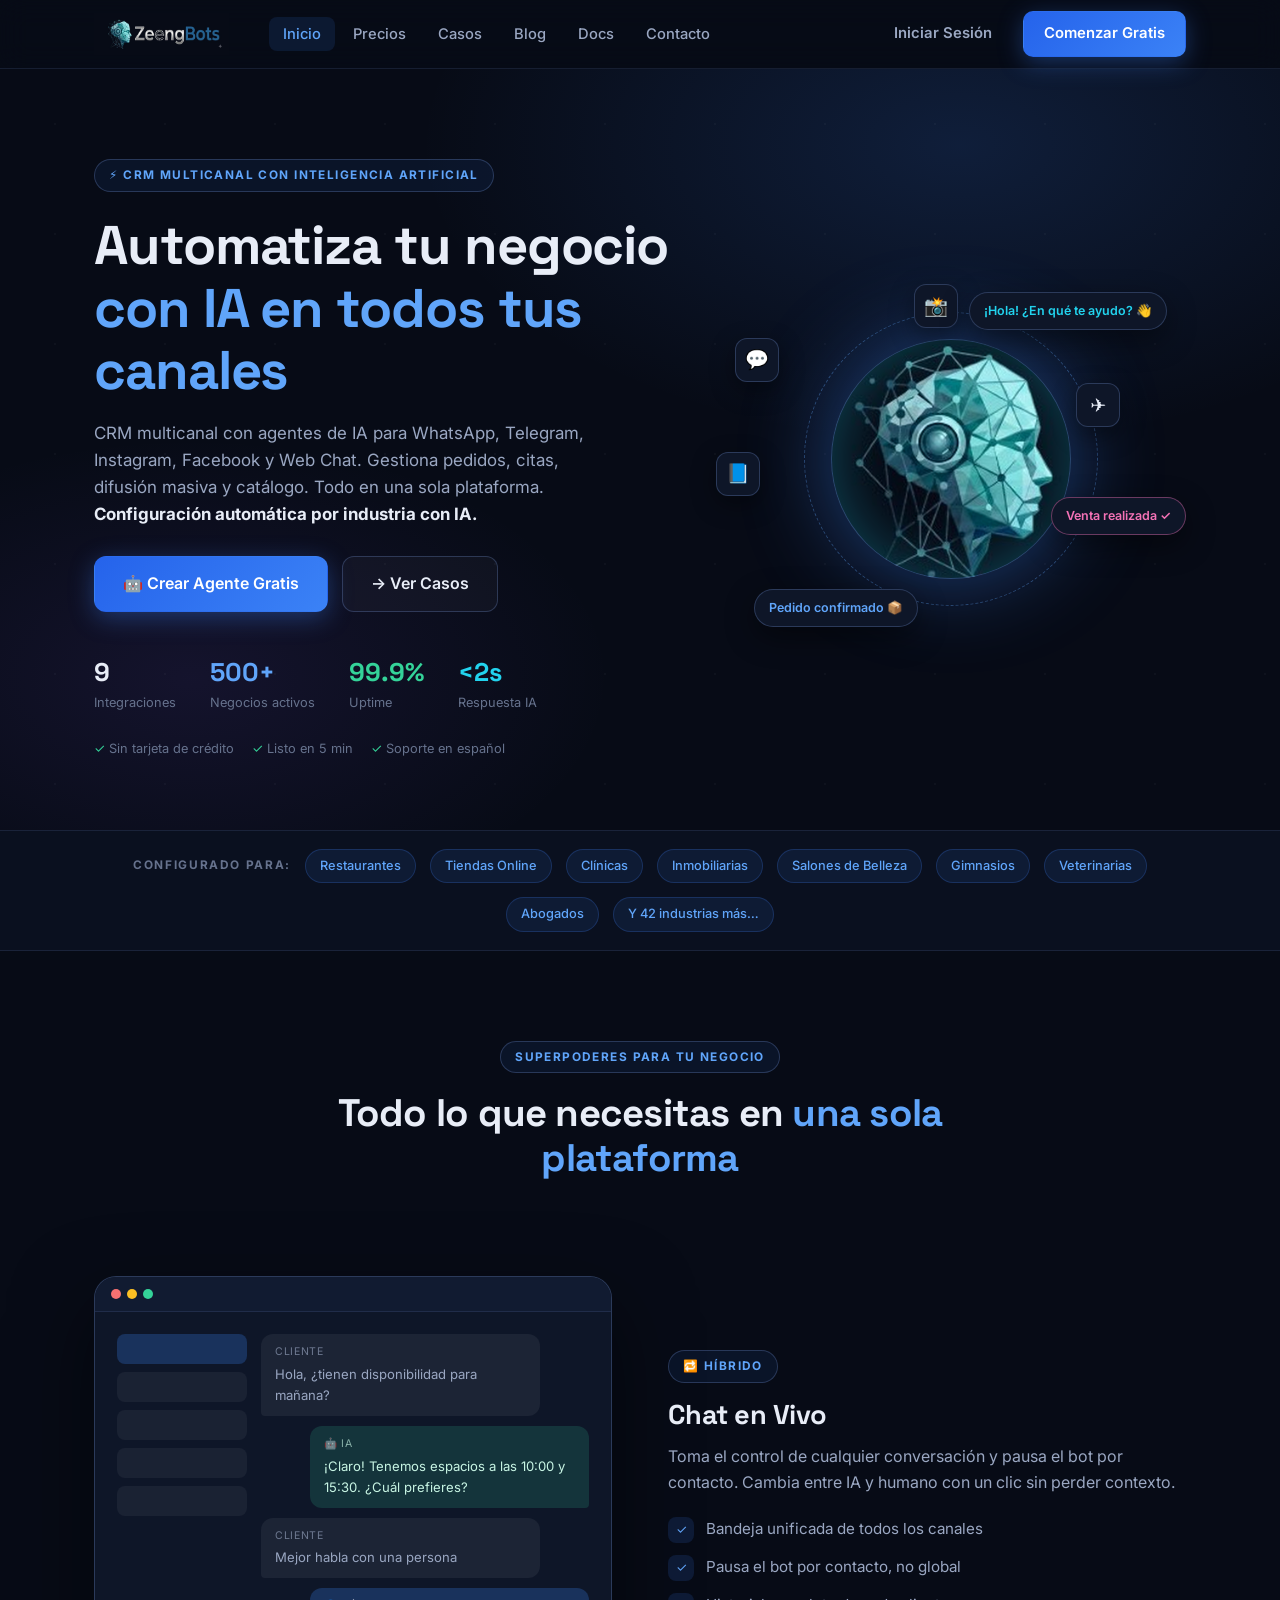
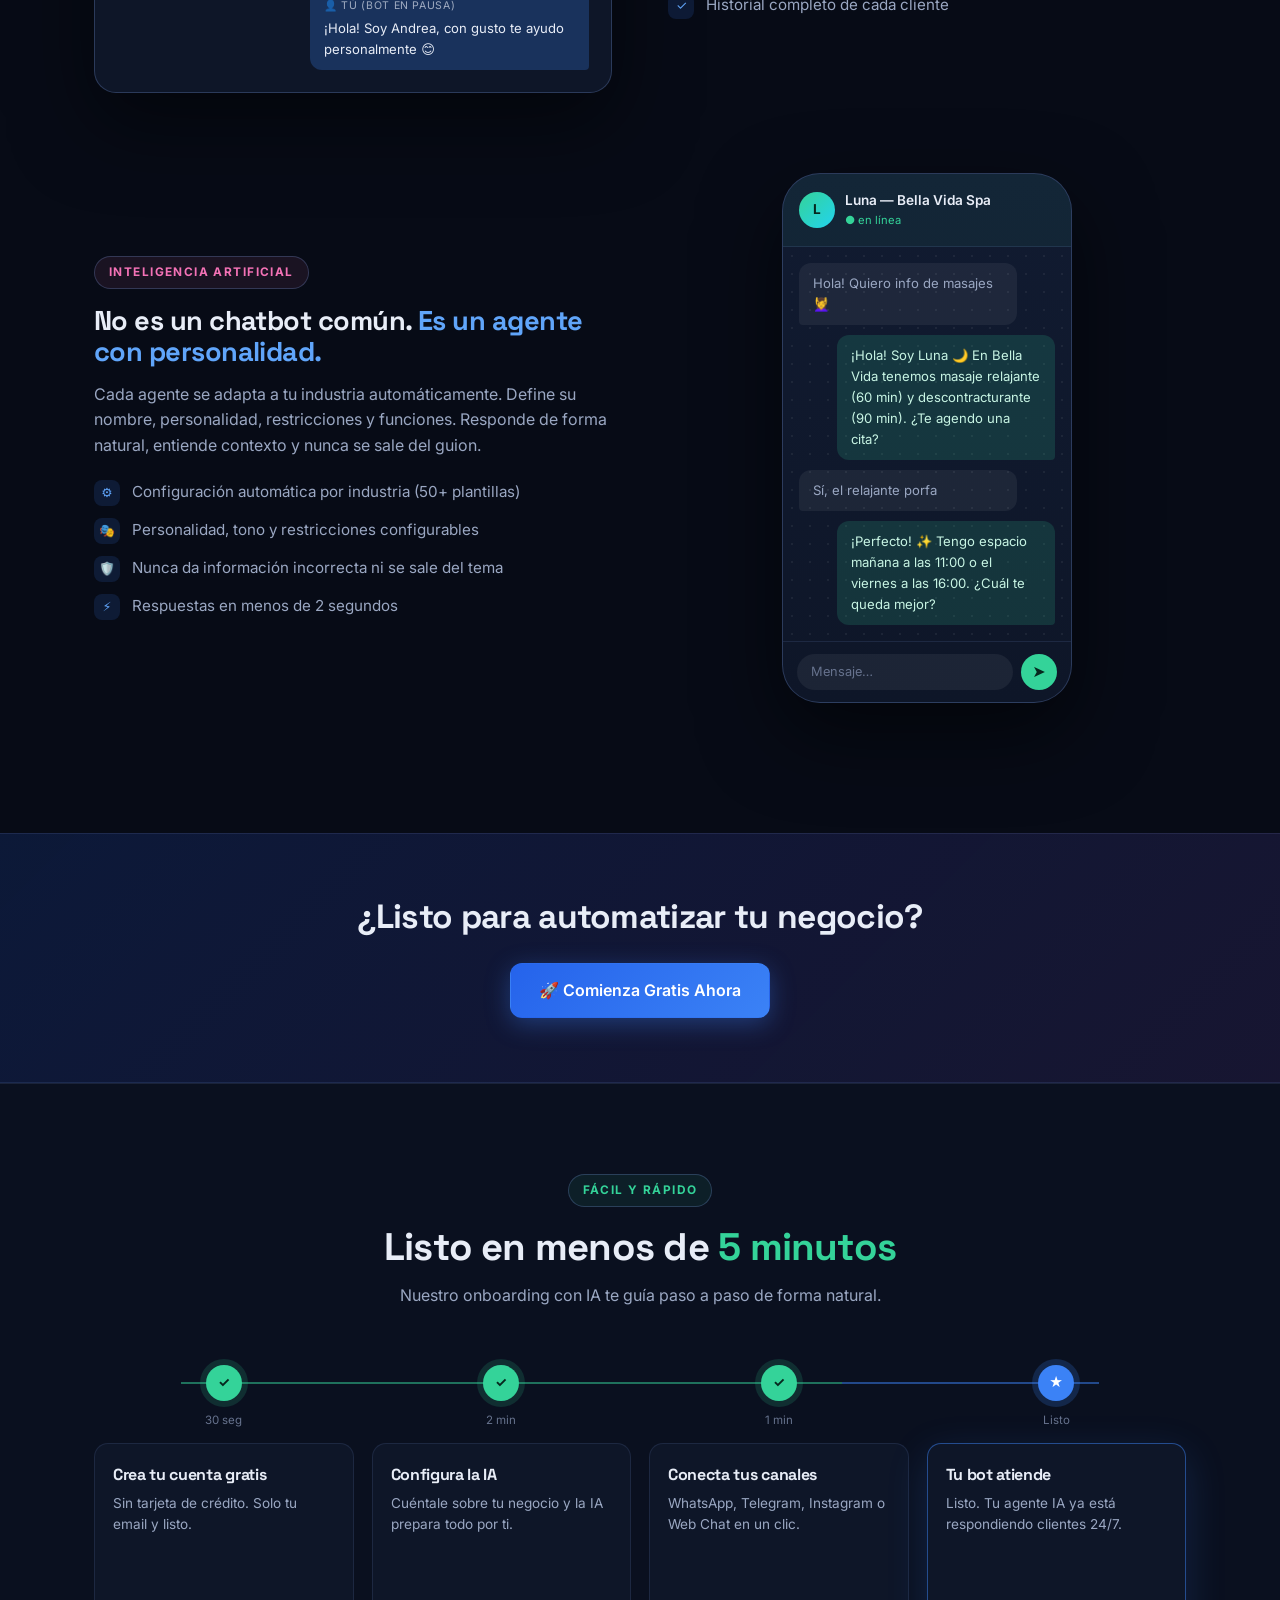
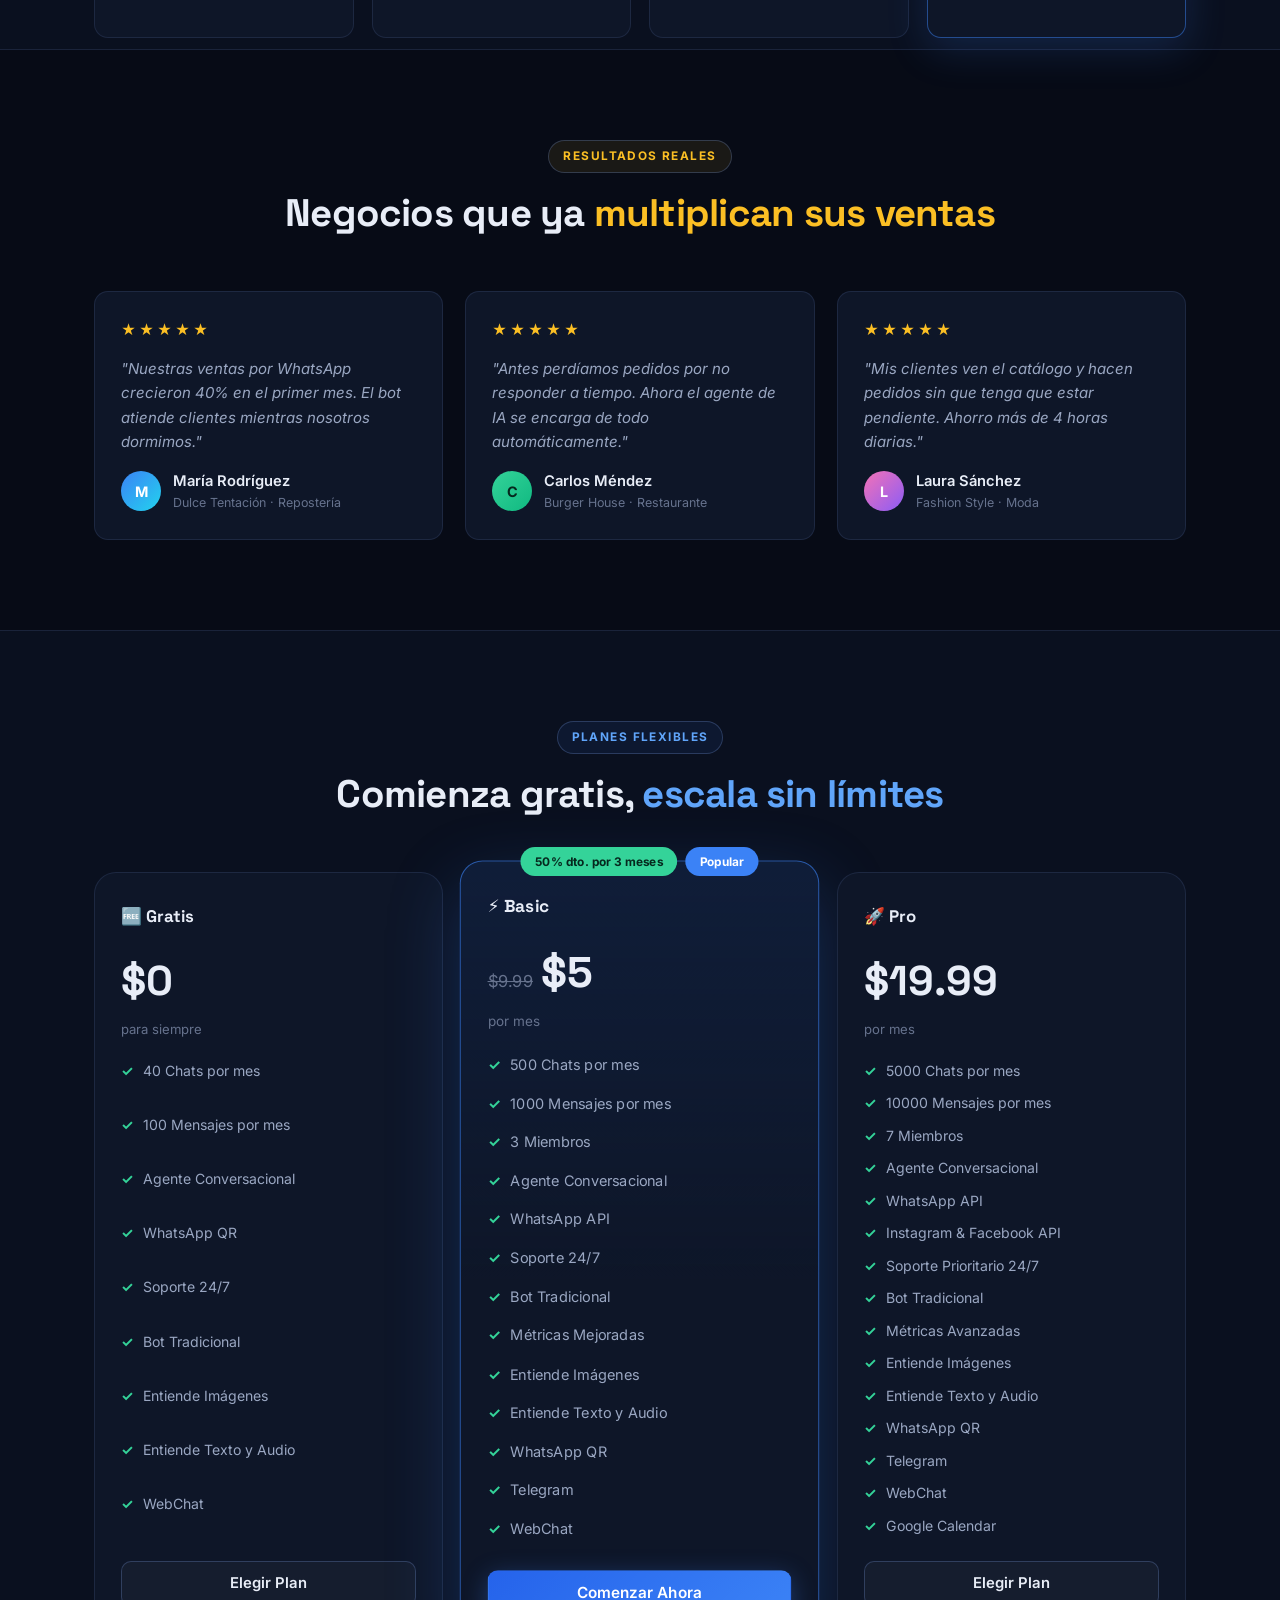
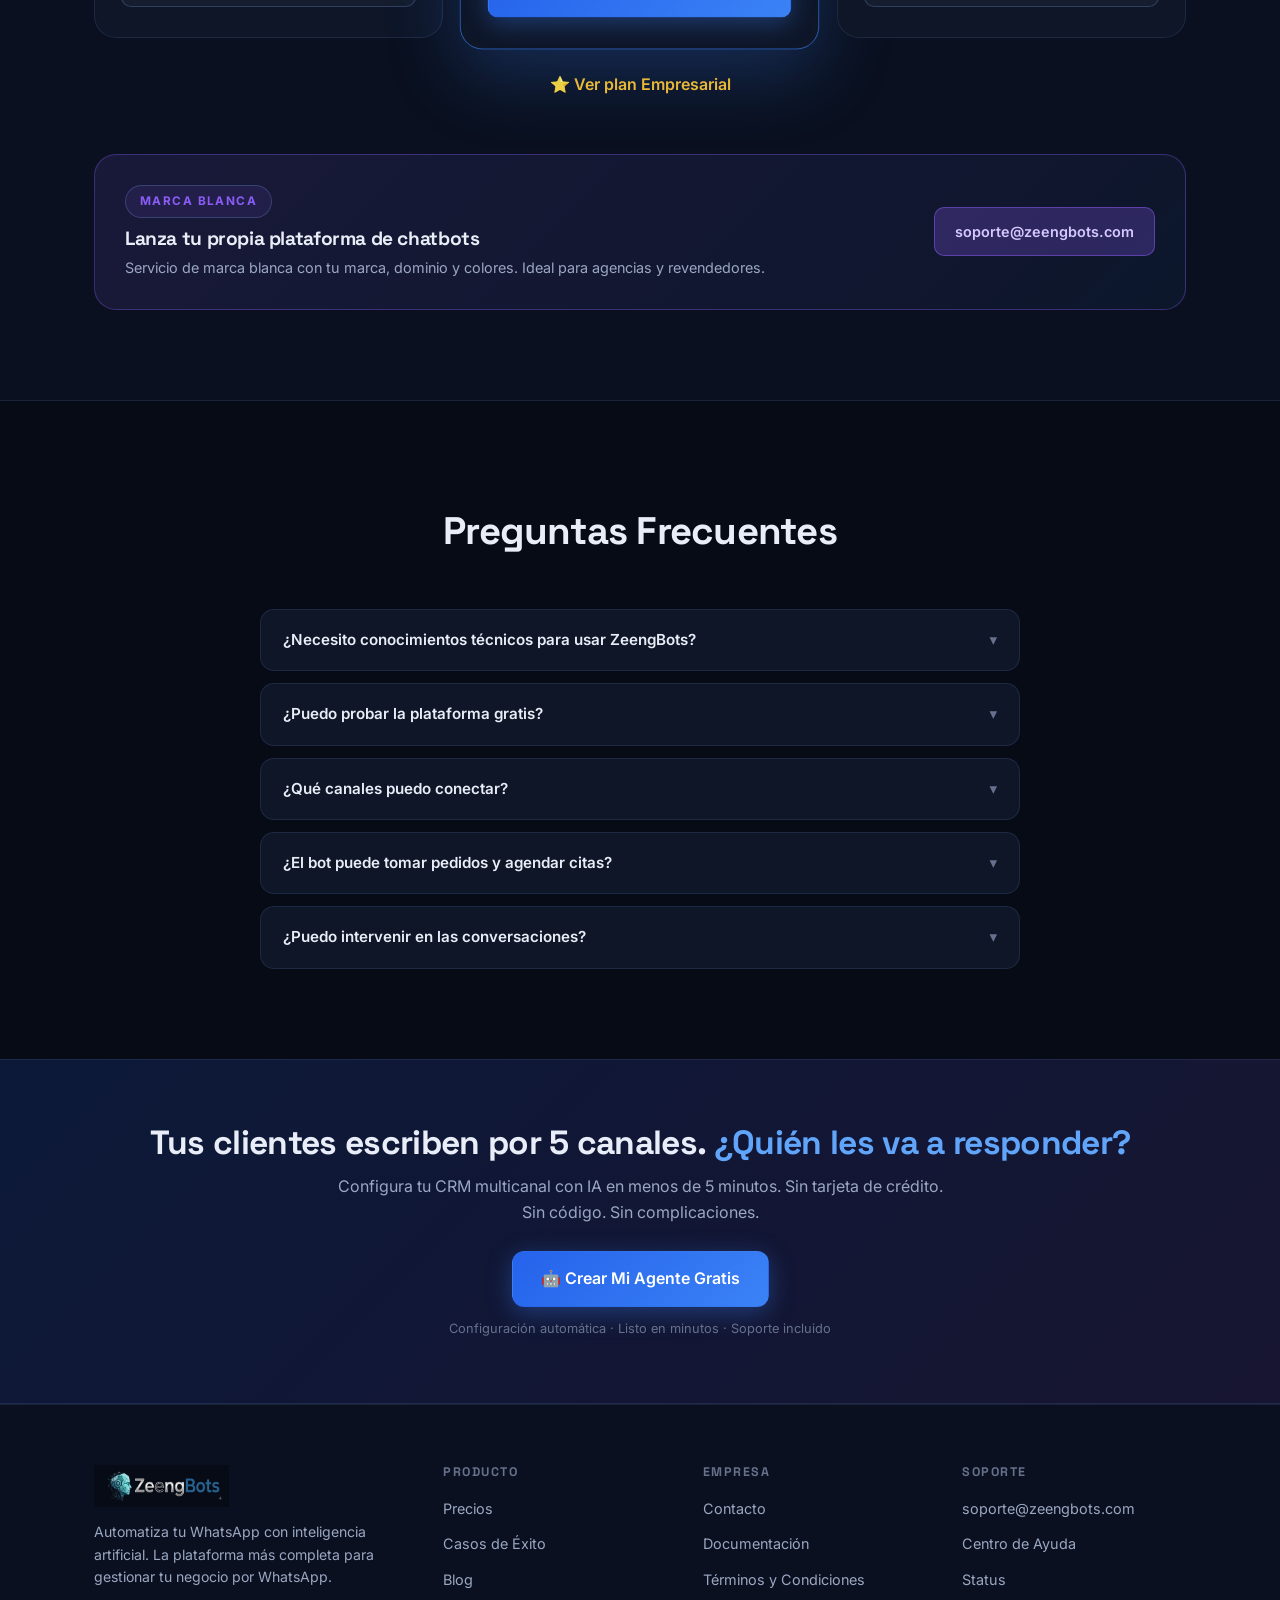
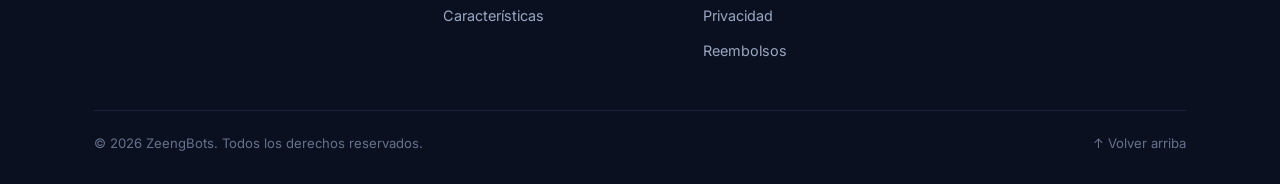
==== site/index.html @ 76b506ee "Add files via upload" ====
<!DOCTYPE html>
<html lang="es">
<head>
<meta charset="UTF-8">
<meta name="viewport" content="width=device-width, initial-scale=1.0">
<title>ZeengBots — CRM multicanal con Inteligencia Artificial</title>
<meta name="description" content="ZeengBots: CRM multicanal con agentes de IA para WhatsApp, Telegram, Instagram, Facebook y Web Chat. Automatiza tu negocio en minutos.">
<link rel="preconnect" href="https://fonts.googleapis.com">
<link href="https://fonts.googleapis.com/css2?family=Inter:wght@400;500;600;700&family=Space+Grotesk:wght@500;600;700&display=swap" rel="stylesheet">
<link rel="stylesheet" href="styles.css">
</head>
<body>

<header class="site-header">
  <nav class="nav" id="nav">
    <a class="logo" href="index.html"><img src="logo.png" alt="ZeengBots"></a>
    <ul class="nav-links">
      <li><a class="active" href="index.html">Inicio</a></li>
      <li><a href="pricing.html">Precios</a></li>
      <li><a href="cases.html">Casos</a></li>
      <li><a href="blog.html">Blog</a></li>
      <li><a href="docs.html">Docs</a></li>
      <li><a href="contact.html">Contacto</a></li>
    </ul>
    <div class="nav-actions">
      <a class="btn btn-ghost" href="#">Iniciar Sesión</a>
      <a class="btn btn-primary" href="#">Comenzar Gratis</a>
      <button class="nav-toggle" aria-label="Abrir menú" onclick="document.getElementById('nav').classList.toggle('open')">☰</button>
    </div>
  </nav>
</header>

<!-- HERO -->
<section class="hero">
  <div class="container hero-grid">
    <div>
      <span class="eyebrow">⚡ CRM multicanal con Inteligencia Artificial</span>
      <h1>Automatiza tu negocio <span class="accent-blue">con IA en todos tus canales</span></h1>
      <p class="lead">CRM multicanal con agentes de IA para WhatsApp, Telegram, Instagram, Facebook y Web Chat. Gestiona pedidos, citas, difusión masiva y catálogo. Todo en una sola plataforma. <strong>Configuración automática por industria con IA.</strong></p>
      <div class="hero-ctas">
        <a class="btn btn-primary btn-lg" href="#">🤖 Crear Agente Gratis</a>
        <a class="btn btn-outline btn-lg" href="cases.html">→ Ver Casos</a>
      </div>
      <div class="hero-stats">
        <div class="stat"><div class="num">9</div><div class="lbl">Integraciones</div></div>
        <div class="stat"><div class="num accent-blue">500+</div><div class="lbl">Negocios activos</div></div>
        <div class="stat"><div class="num accent-green">99.9%</div><div class="lbl">Uptime</div></div>
        <div class="stat"><div class="num accent-cyan">&lt;2s</div><div class="lbl">Respuesta IA</div></div>
      </div>
      <div class="hero-trust">
        <span>Sin tarjeta de crédito</span>
        <span>Listo en 5 min</span>
        <span>Soporte en español</span>
      </div>
    </div>
    <div class="hero-visual" aria-hidden="true">
      <div class="orb"></div>
      <div class="chan-ico i1">💬</div>
      <div class="chan-ico i2">📘</div>
      <div class="chan-ico i3">📸</div>
      <div class="chan-ico i4">✈️</div>
      <div class="chip c1">¡Hola! ¿En qué te ayudo? 👋</div>
      <div class="chip c2">Venta realizada ✓</div>
      <div class="chip c3">Pedido confirmado 📦</div>
    </div>
  </div>
</section>

<!-- INDUSTRIAS -->
<div class="industries">
  <div class="container row">
    <span class="lbl">Configurado para:</span>
    <span class="tag">Restaurantes</span>
    <span class="tag">Tiendas Online</span>
    <span class="tag">Clínicas</span>
    <span class="tag">Inmobiliarias</span>
    <span class="tag">Salones de Belleza</span>
    <span class="tag">Gimnasios</span>
    <span class="tag">Veterinarias</span>
    <span class="tag">Abogados</span>
    <span class="tag">Y 42 industrias más…</span>
  </div>
</div>

<!-- FEATURES -->
<section class="section">
  <div class="container">
    <div class="section-head">
      <span class="eyebrow">Superpoderes para tu negocio</span>
      <h2>Todo lo que necesitas en <span class="accent-blue">una sola plataforma</span></h2>
    </div>

    <div class="feature-row">
      <div class="feature-media">
        <div class="browser-frame">
          <div class="browser-bar"><span class="dot r"></span><span class="dot y"></span><span class="dot g"></span></div>
          <div class="browser-body mock-crm">
            <div class="mock-side">
              <div class="it on"></div><div class="it"></div><div class="it"></div><div class="it"></div><div class="it"></div>
            </div>
            <div class="mock-chat">
              <div class="bubble in"><span class="who">Cliente</span>Hola, ¿tienen disponibilidad para mañana?</div>
              <div class="bubble bot"><span class="who">🤖 IA</span>¡Claro! Tenemos espacios a las 10:00 y 15:30. ¿Cuál prefieres?</div>
              <div class="bubble in"><span class="who">Cliente</span>Mejor habla con una persona</div>
              <div class="bubble out"><span class="who">👤 Tú (bot en pausa)</span>¡Hola! Soy Andrea, con gusto te ayudo personalmente 😊</div>
            </div>
          </div>
        </div>
      </div>
      <div class="feature-copy">
        <span class="eyebrow">🔁 Híbrido</span>
        <h3>Chat en Vivo</h3>
        <p>Toma el control de cualquier conversación y pausa el bot por contacto. Cambia entre IA y humano con un clic sin perder contexto.</p>
        <ul class="feature-list">
          <li><span class="ic">✓</span> Bandeja unificada de todos los canales</li>
          <li><span class="ic">✓</span> Pausa el bot por contacto, no global</li>
          <li><span class="ic">✓</span> Historial completo de cada cliente</li>
        </ul>
      </div>
    </div>

    <div class="feature-row reverse">
      <div class="feature-media">
        <div class="phone">
          <div class="phone-top">
            <div class="avatar">L</div>
            <div><div class="nm">Luna — Bella Vida Spa</div><div class="st">● en línea</div></div>
          </div>
          <div class="phone-body">
            <div class="bubble in">Hola! Quiero info de masajes 💆‍♀️</div>
            <div class="bubble bot">¡Hola! Soy Luna 🌙 En Bella Vida tenemos masaje relajante (60 min) y descontracturante (90 min). ¿Te agendo una cita?</div>
            <div class="bubble in">Sí, el relajante porfa</div>
            <div class="bubble bot">¡Perfecto! ✨ Tengo espacio mañana a las 11:00 o el viernes a las 16:00. ¿Cuál te queda mejor?</div>
          </div>
          <div class="phone-input">
            <div class="field">Mensaje…</div>
            <div class="send">➤</div>
          </div>
        </div>
      </div>
      <div class="feature-copy">
        <span class="eyebrow pink">Inteligencia Artificial</span>
        <h3>No es un chatbot común. <span class="accent-blue">Es un agente con personalidad.</span></h3>
        <p>Cada agente se adapta a tu industria automáticamente. Define su nombre, personalidad, restricciones y funciones. Responde de forma natural, entiende contexto y nunca se sale del guion.</p>
        <ul class="feature-list">
          <li><span class="ic">⚙️</span> Configuración automática por industria (50+ plantillas)</li>
          <li><span class="ic">🎭</span> Personalidad, tono y restricciones configurables</li>
          <li><span class="ic">🛡️</span> Nunca da información incorrecta ni se sale del tema</li>
          <li><span class="ic">⚡</span> Respuestas en menos de 2 segundos</li>
        </ul>
      </div>
    </div>
  </div>
</section>

<!-- CTA BAND -->
<section class="cta-band">
  <div class="container">
    <h2>¿Listo para automatizar tu negocio?</h2>
    <a class="btn btn-primary btn-lg" href="#">🚀 Comienza Gratis Ahora</a>
  </div>
</section>

<!-- PASOS -->
<section class="section section-alt">
  <div class="container">
    <div class="section-head">
      <span class="eyebrow green">Fácil y rápido</span>
      <h2>Listo en menos de <span class="accent-green">5 minutos</span></h2>
      <p>Nuestro onboarding con IA te guía paso a paso de forma natural.</p>
    </div>
    <div class="steps-track">
      <div class="step">
        <div class="node">✓</div><div class="time">30 seg</div>
        <div class="step-card"><h4>Crea tu cuenta gratis</h4><p>Sin tarjeta de crédito. Solo tu email y listo.</p></div>
      </div>
      <div class="step">
        <div class="node">✓</div><div class="time">2 min</div>
        <div class="step-card"><h4>Configura la IA</h4><p>Cuéntale sobre tu negocio y la IA prepara todo por ti.</p></div>
      </div>
      <div class="step">
        <div class="node">✓</div><div class="time">1 min</div>
        <div class="step-card"><h4>Conecta tus canales</h4><p>WhatsApp, Telegram, Instagram o Web Chat en un clic.</p></div>
      </div>
      <div class="step current">
        <div class="node">★</div><div class="time">Listo</div>
        <div class="step-card"><h4>Tu bot atiende</h4><p>Listo. Tu agente IA ya está respondiendo clientes 24/7.</p></div>
      </div>
    </div>
  </div>
</section>

<!-- TESTIMONIOS -->
<section class="section">
  <div class="container">
    <div class="section-head">
      <span class="eyebrow orange">Resultados reales</span>
      <h2>Negocios que ya <span class="accent-orange">multiplican sus ventas</span></h2>
    </div>
    <div class="cards-3">
      <div class="t-card">
        <div class="stars">★★★★★</div>
        <blockquote>"Nuestras ventas por WhatsApp crecieron 40% en el primer mes. El bot atiende clientes mientras nosotros dormimos."</blockquote>
        <div class="t-person">
          <div class="avatar b">M</div>
          <div><div class="nm">María Rodríguez</div><div class="biz">Dulce Tentación · Repostería</div></div>
        </div>
      </div>
      <div class="t-card">
        <div class="stars">★★★★★</div>
        <blockquote>"Antes perdíamos pedidos por no responder a tiempo. Ahora el agente de IA se encarga de todo automáticamente."</blockquote>
        <div class="t-person">
          <div class="avatar g">C</div>
          <div><div class="nm">Carlos Méndez</div><div class="biz">Burger House · Restaurante</div></div>
        </div>
      </div>
      <div class="t-card">
        <div class="stars">★★★★★</div>
        <blockquote>"Mis clientes ven el catálogo y hacen pedidos sin que tenga que estar pendiente. Ahorro más de 4 horas diarias."</blockquote>
        <div class="t-person">
          <div class="avatar p">L</div>
          <div><div class="nm">Laura Sánchez</div><div class="biz">Fashion Style · Moda</div></div>
        </div>
      </div>
    </div>
  </div>
</section>

<!-- PRICING PREVIEW -->
<section class="section section-alt" id="precios">
  <div class="container">
    <div class="section-head">
      <span class="eyebrow">Planes flexibles</span>
      <h2>Comienza gratis, <span class="accent-blue">escala sin límites</span></h2>
    </div>
    <div class="plans">
      <div class="plan">
        <div class="plan-name">🆓 Gratis</div>
        <div class="price"><span class="now">$0</span></div>
        <div class="per">para siempre</div>
        <ul>
          <li>40 Chats por mes</li>
          <li>100 Mensajes por mes</li>
          <li>Agente Conversacional</li>
          <li>WhatsApp QR</li>
          <li>Soporte 24/7</li>
          <li>Bot Tradicional</li>
          <li>Entiende Imágenes</li>
          <li>Entiende Texto y Audio</li>
          <li>WebChat</li>
        </ul>
        <a class="btn btn-outline" href="#">Elegir Plan</a>
      </div>
      <div class="plan featured">
        <div class="plan-badges"><span class="badge deal">50% dto. por 3 meses</span><span class="badge pop">Popular</span></div>
        <div class="plan-name">⚡ Basic</div>
        <div class="price"><span class="old">$9.99</span><span class="now">$5</span></div>
        <div class="per">por mes</div>
        <ul>
          <li>500 Chats por mes</li>
          <li>1000 Mensajes por mes</li>
          <li>3 Miembros</li>
          <li>Agente Conversacional</li>
          <li>WhatsApp API</li>
          <li>Soporte 24/7</li>
          <li>Bot Tradicional</li>
          <li>Métricas Mejoradas</li>
          <li>Entiende Imágenes</li>
          <li>Entiende Texto y Audio</li>
          <li>WhatsApp QR</li>
          <li>Telegram</li>
          <li>WebChat</li>
        </ul>
        <a class="btn btn-primary" href="#">Comenzar Ahora</a>
      </div>
      <div class="plan">
        <div class="plan-name">🚀 Pro</div>
        <div class="price"><span class="now">$19.99</span></div>
        <div class="per">por mes</div>
        <ul>
          <li>5000 Chats por mes</li>
          <li>10000 Mensajes por mes</li>
          <li>7 Miembros</li>
          <li>Agente Conversacional</li>
          <li>WhatsApp API</li>
          <li>Instagram &amp; Facebook API</li>
          <li>Soporte Prioritario 24/7</li>
          <li>Bot Tradicional</li>
          <li>Métricas Avanzadas</li>
          <li>Entiende Imágenes</li>
          <li>Entiende Texto y Audio</li>
          <li>WhatsApp QR</li>
          <li>Telegram</li>
          <li>WebChat</li>
          <li>Google Calendar</li>
        </ul>
        <a class="btn btn-outline" href="#">Elegir Plan</a>
      </div>
    </div>
    <div class="enterprise-link">⭐ <a href="pricing.html">Ver plan Empresarial</a></div>

    <div class="whitelabel">
      <div>
        <span class="eyebrow violet">Marca Blanca</span>
        <h3>Lanza tu propia plataforma de chatbots</h3>
        <p>Servicio de marca blanca con tu marca, dominio y colores. Ideal para agencias y revendedores.</p>
      </div>
      <a class="mail" href="mailto:soporte@zeengbots.com">soporte@zeengbots.com</a>
    </div>
  </div>
</section>

<!-- FAQ -->
<section class="section">
  <div class="container">
    <div class="section-head"><h2>Preguntas Frecuentes</h2></div>
    <div class="faq">
      <details class="faq-item">
        <summary>¿Necesito conocimientos técnicos para usar ZeengBots?</summary>
        <div class="ans">No. ZeengBots se configura solo con IA: le cuentas sobre tu negocio y la plataforma crea el agente, las respuestas y el flujo por ti. Todo sin escribir una línea de código.</div>
      </details>
      <details class="faq-item">
        <summary>¿Puedo probar la plataforma gratis?</summary>
        <div class="ans">Sí. El plan Gratis es para siempre e incluye 40 chats y 100 mensajes al mes, sin tarjeta de crédito. Puedes pasarte a un plan de pago cuando tu negocio lo necesite.</div>
      </details>
      <details class="faq-item">
        <summary>¿Qué canales puedo conectar?</summary>
        <div class="ans">WhatsApp (QR y API oficial), Telegram, Instagram, Facebook Messenger y Web Chat para tu sitio. Todos los canales llegan a la misma bandeja unificada.</div>
      </details>
      <details class="faq-item">
        <summary>¿El bot puede tomar pedidos y agendar citas?</summary>
        <div class="ans">Sí. El agente puede mostrar tu catálogo, registrar pedidos completos y agendar citas con integración a Google Calendar (plan Pro), confirmando todo con el cliente de forma natural.</div>
      </details>
      <details class="faq-item">
        <summary>¿Puedo intervenir en las conversaciones?</summary>
        <div class="ans">Claro. Con el Chat en Vivo puedes pausar el bot en cualquier conversación, atender personalmente y devolver el control a la IA cuando quieras, sin perder el contexto.</div>
      </details>
    </div>
  </div>
</section>

<!-- CTA FINAL -->
<section class="cta-band">
  <div class="container">
    <h2>Tus clientes escriben por 5 canales. <span class="accent-blue">¿Quién les va a responder?</span></h2>
    <p class="sub">Configura tu CRM multicanal con IA en menos de 5 minutos. Sin tarjeta de crédito.<br>Sin código. Sin complicaciones.</p>
    <a class="btn btn-primary btn-lg" href="#">🤖 Crear Mi Agente Gratis</a>
    <p class="sub" style="font-size:.8rem; color:var(--text-dim);">Configuración automática · Listo en minutos · Soporte incluido</p>
  </div>
</section>

<!-- FOOTER -->
<footer class="site-footer">
  <div class="container">
    <div class="footer-grid">
      <div class="about">
        <a class="logo" href="index.html"><img src="logo.png" alt="ZeengBots"></a>
        <p>Automatiza tu WhatsApp con inteligencia artificial. La plataforma más completa para gestionar tu negocio por WhatsApp.</p>
      </div>
      <div>
        <h4>Producto</h4>
        <ul>
          <li><a href="pricing.html">Precios</a></li>
          <li><a href="cases.html">Casos de Éxito</a></li>
          <li><a href="blog.html">Blog</a></li>
          <li><a href="docs.html">Características</a></li>
        </ul>
      </div>
      <div>
        <h4>Empresa</h4>
        <ul>
          <li><a href="contact.html">Contacto</a></li>
          <li><a href="docs.html">Documentación</a></li>
          <li><a href="#">Términos y Condiciones</a></li>
          <li><a href="#">Privacidad</a></li>
          <li><a href="#">Reembolsos</a></li>
        </ul>
      </div>
      <div>
        <h4>Soporte</h4>
        <ul>
          <li><a href="mailto:soporte@zeengbots.com">soporte@zeengbots.com</a></li>
          <li><a href="docs.html">Centro de Ayuda</a></li>
          <li><a href="#">Status</a></li>
        </ul>
      </div>
    </div>
    <div class="footer-bottom">
      <span>© 2026 ZeengBots. Todos los derechos reservados.</span>
      <a class="to-top" href="#top" onclick="window.scrollTo({top:0,behavior:'smooth'});return false;">↑ Volver arriba</a>
    </div>
  </div>
</footer>

</body>
</html>
---- site/styles.css ----
/* ============================================
   ZeengBots — Hoja de estilos global
   ============================================ */
:root {
  --bg: #070b16;
  --bg-soft: #0a101f;
  --bg-card: #0e1628;
  --bg-card-2: #111b31;
  --border: rgba(120, 150, 220, 0.14);
  --border-strong: rgba(120, 150, 220, 0.28);
  --text: #e8edf7;
  --text-soft: #9aa7c2;
  --text-dim: #66728d;
  --blue: #3b82f6;
  --blue-soft: #60a5fa;
  --cyan: #22d3ee;
  --green: #34d399;
  --orange: #fbbf24;
  --pink: #f472b6;
  --violet: #8b5cf6;
  --radius: 14px;
  --radius-lg: 22px;
  --maxw: 1140px;
  --font-display: "Space Grotesk", "Inter", system-ui, sans-serif;
  --font-body: "Inter", system-ui, -apple-system, sans-serif;
}

* { margin: 0; padding: 0; box-sizing: border-box; }
html { scroll-behavior: smooth; }
@media (prefers-reduced-motion: reduce) {
  html { scroll-behavior: auto; }
  *, *::before, *::after { animation: none !important; transition: none !important; }
}

body {
  font-family: var(--font-body);
  background: var(--bg);
  color: var(--text);
  line-height: 1.6;
  -webkit-font-smoothing: antialiased;
}

a { color: inherit; text-decoration: none; }
img { max-width: 100%; display: block; }
.container { max-width: var(--maxw); margin: 0 auto; padding: 0 24px; }

h1, h2, h3, h4 { font-family: var(--font-display); line-height: 1.15; letter-spacing: -0.02em; }

.accent-blue { color: var(--blue-soft); }
.accent-green { color: var(--green); }
.accent-orange { color: var(--orange); }
.accent-cyan { color: var(--cyan); }

/* ---------- Header ---------- */
.site-header {
  position: sticky; top: 0; z-index: 100;
  background: rgba(7, 11, 22, 0.82);
  backdrop-filter: blur(14px);
  border-bottom: 1px solid var(--border);
}
.nav {
  display: flex; align-items: center; gap: 28px;
  height: 68px; max-width: var(--maxw); margin: 0 auto; padding: 0 24px;
}
.logo {
  display: flex; align-items: center; gap: 10px;
  font-family: var(--font-display); font-weight: 700; font-size: 1.25rem;
}
.logo .logo-mark {
  width: 34px; height: 34px; border-radius: 9px;
  background: linear-gradient(135deg, var(--green), var(--cyan));
  display: grid; place-items: center;
  color: #06281e; font-size: 1rem; font-weight: 800;
}
.logo span b { color: var(--green); font-weight: 700; }

.nav-links { display: flex; gap: 4px; list-style: none; margin-left: 12px; }
.nav-links a {
  padding: 8px 14px; border-radius: 8px;
  color: var(--text-soft); font-size: 0.92rem; font-weight: 500;
  transition: color .15s, background .15s;
}
.nav-links a:hover { color: var(--text); background: rgba(255,255,255,0.05); }
.nav-links a.active { color: var(--blue-soft); background: rgba(59,130,246,0.12); }

.nav-actions { margin-left: auto; display: flex; align-items: center; gap: 10px; }
.btn {
  display: inline-flex; align-items: center; justify-content: center; gap: 8px;
  padding: 10px 20px; border-radius: 10px;
  font-weight: 600; font-size: 0.93rem; font-family: var(--font-body);
  border: 1px solid transparent; cursor: pointer;
  transition: transform .15s, box-shadow .15s, background .15s, border-color .15s;
}
.btn:focus-visible { outline: 2px solid var(--cyan); outline-offset: 2px; }
.btn-primary {
  background: linear-gradient(135deg, #2563eb, #3b82f6);
  color: #fff; box-shadow: 0 6px 24px rgba(59,130,246,0.35);
}
.btn-primary:hover { transform: translateY(-1px); box-shadow: 0 10px 30px rgba(59,130,246,0.5); }
.btn-ghost { color: var(--text-soft); }
.btn-ghost:hover { color: var(--text); }
.btn-outline {
  border-color: var(--border-strong); color: var(--text); background: rgba(255,255,255,0.03);
}
.btn-outline:hover { border-color: var(--blue); background: rgba(59,130,246,0.1); }
.btn-lg { padding: 14px 28px; font-size: 1rem; border-radius: 12px; }

.nav-toggle { display: none; background: none; border: 0; color: var(--text); font-size: 1.6rem; cursor: pointer; }

/* ---------- Hero ---------- */
.hero {
  position: relative; overflow: hidden;
  padding: 90px 0 70px;
  background:
    radial-gradient(900px 500px at 75% 10%, rgba(59,130,246,0.16), transparent 60%),
    radial-gradient(700px 400px at 15% 80%, rgba(139,92,246,0.10), transparent 60%),
    var(--bg);
}
.hero::before {
  content: ""; position: absolute; inset: 0; pointer-events: none;
  background-image: radial-gradient(rgba(255,255,255,0.25) 1px, transparent 1px);
  background-size: 110px 110px; opacity: 0.12;
}
.hero-grid { display: grid; grid-template-columns: 1.1fr 0.9fr; gap: 48px; align-items: center; position: relative; }

.eyebrow {
  display: inline-flex; align-items: center; gap: 8px;
  padding: 6px 14px; border-radius: 999px;
  border: 1px solid var(--border-strong);
  background: rgba(59,130,246,0.08);
  color: var(--blue-soft); font-size: 0.74rem; font-weight: 700;
  letter-spacing: 0.12em; text-transform: uppercase;
}
.eyebrow.green { color: var(--green); background: rgba(52,211,153,0.08); }
.eyebrow.orange { color: var(--orange); background: rgba(251,191,36,0.08); }
.eyebrow.pink { color: var(--pink); background: rgba(244,114,182,0.08); }
.eyebrow.violet { color: var(--violet); background: rgba(139,92,246,0.10); }

.hero h1 { font-size: clamp(2.2rem, 4.6vw, 3.4rem); margin: 22px 0 18px; }
.hero p.lead { color: var(--text-soft); font-size: 1.06rem; max-width: 520px; }
.hero p.lead strong { color: var(--text); }
.hero-ctas { display: flex; gap: 14px; margin-top: 28px; flex-wrap: wrap; }

.hero-stats {
  display: flex; gap: 34px; margin-top: 40px; flex-wrap: wrap;
}
.stat .num { font-family: var(--font-display); font-size: 1.6rem; font-weight: 700; display: flex; align-items: center; gap: 6px; }
.stat .lbl { color: var(--text-dim); font-size: 0.8rem; }
.hero-trust { display: flex; gap: 18px; margin-top: 26px; color: var(--text-dim); font-size: 0.8rem; flex-wrap: wrap; }
.hero-trust span::before { content: "✓ "; color: var(--green); }

/* Hero visual */
.hero-visual { position: relative; min-height: 380px; }
.orb {
  position: absolute; top: 50%; left: 50%; transform: translate(-50%, -50%);
  width: 240px; height: 240px; border-radius: 50%;
  background: url('hero-face.png') center / cover no-repeat; border: 1px solid rgba(96,165,250,0.4);
  box-shadow: 0 0 90px rgba(59,130,246,0.45), inset 0 0 60px rgba(34,211,238,0.3);
  animation: float 7s ease-in-out infinite;
}
.orb::after {
  content: ""; position: absolute; inset: -28px; border-radius: 50%;
  border: 1px dashed rgba(96,165,250,0.35);
  animation: spin 24s linear infinite;
}
@keyframes float { 0%,100% { transform: translate(-50%,-52%);} 50% { transform: translate(-50%,-46%);} }
@keyframes spin { to { transform: rotate(360deg); } }

.chip {
  position: absolute; padding: 8px 14px; border-radius: 999px;
  font-size: 0.78rem; font-weight: 600;
  border: 1px solid var(--border-strong);
  background: var(--bg-card); box-shadow: 0 10px 30px rgba(0,0,0,0.45);
}
.chip.c1 { top: 6%; right: 4%; color: var(--cyan); }
.chip.c2 { bottom: 30%; right: 0; color: var(--pink); border-color: rgba(244,114,182,0.4); }
.chip.c3 { bottom: 6%; left: 8%; color: var(--blue-soft); }
.chan-ico {
  position: absolute; width: 44px; height: 44px; border-radius: 12px;
  display: grid; place-items: center; font-size: 1.2rem;
  background: var(--bg-card); border: 1px solid var(--border-strong);
  box-shadow: 0 8px 24px rgba(0,0,0,0.4);
}
.chan-ico.i1 { top: 18%; left: 4%; }
.chan-ico.i2 { top: 48%; left: 0; }
.chan-ico.i3 { top: 4%; left: 42%; }
.chan-ico.i4 { top: 30%; right: 14%; }

/* ---------- Industrias marquee ---------- */
.industries {
  border-top: 1px solid var(--border); border-bottom: 1px solid var(--border);
  background: var(--bg-soft); padding: 18px 0;
}
.industries .row { display: flex; align-items: center; gap: 14px; flex-wrap: wrap; justify-content: center; }
.industries .lbl { color: var(--text-dim); font-size: 0.74rem; letter-spacing: 0.14em; text-transform: uppercase; font-weight: 700; }
.tag {
  padding: 6px 14px; border-radius: 999px; font-size: 0.8rem; font-weight: 500;
  background: rgba(59,130,246,0.1); color: var(--blue-soft);
  border: 1px solid rgba(59,130,246,0.22);
}

/* ---------- Secciones ---------- */
.section { padding: 90px 0; }
.section-alt { background: var(--bg-soft); border-top: 1px solid var(--border); border-bottom: 1px solid var(--border); }
.section-head { text-align: center; max-width: 720px; margin: 0 auto 56px; }
.section-head h2 { font-size: clamp(1.7rem, 3.4vw, 2.4rem); margin-top: 18px; }
.section-head p { color: var(--text-soft); margin-top: 14px; }

/* Features */
.feature-row {
  display: grid; grid-template-columns: 1fr 1fr; gap: 56px; align-items: center;
  padding: 40px 0;
}
.feature-row.reverse > .feature-media { order: 2; }
.feature-copy h3 { font-size: 1.7rem; margin: 16px 0 14px; }
.feature-copy p { color: var(--text-soft); }
.feature-list { list-style: none; margin-top: 22px; display: grid; gap: 12px; }
.feature-list li { display: flex; gap: 12px; align-items: flex-start; color: var(--text-soft); font-size: 0.95rem; }
.feature-list li .ic {
  flex: 0 0 26px; width: 26px; height: 26px; border-radius: 8px;
  display: grid; place-items: center; font-size: 0.8rem;
  background: rgba(59,130,246,0.14); color: var(--blue-soft);
}

.browser-frame {
  border-radius: var(--radius-lg); overflow: hidden;
  border: 1px solid var(--border-strong);
  background: var(--bg-card);
  box-shadow: 0 30px 80px rgba(0,0,0,0.5);
}
.browser-bar {
  display: flex; align-items: center; gap: 6px; padding: 12px 16px;
  background: var(--bg-card-2); border-bottom: 1px solid var(--border);
}
.dot { width: 10px; height: 10px; border-radius: 50%; }
.dot.r { background: #f87171; } .dot.y { background: #fbbf24; } .dot.g { background: #34d399; }
.browser-body { padding: 22px; min-height: 240px; }

/* Mock CRM */
.mock-crm { display: grid; grid-template-columns: 130px 1fr; gap: 14px; }
.mock-side { display: grid; gap: 8px; align-content: start; }
.mock-side .it { height: 30px; border-radius: 8px; background: rgba(255,255,255,0.05); }
.mock-side .it.on { background: rgba(59,130,246,0.25); }
.mock-chat { display: grid; gap: 10px; align-content: start; }
.bubble { padding: 10px 14px; border-radius: 12px; font-size: 0.82rem; max-width: 85%; }
.bubble.in { background: rgba(255,255,255,0.06); color: var(--text-soft); border-bottom-left-radius: 4px; }
.bubble.out { background: rgba(59,130,246,0.25); color: var(--text); margin-left: auto; border-bottom-right-radius: 4px; }
.bubble.bot { background: rgba(52,211,153,0.16); color: #c8f5e4; margin-left: auto; border-bottom-right-radius: 4px; }
.bubble .who { display: block; font-size: 0.66rem; opacity: 0.65; margin-bottom: 3px; letter-spacing: 0.06em; text-transform: uppercase; }

/* Phone mock */
.phone {
  width: 290px; margin: 0 auto; border-radius: 38px;
  border: 1px solid var(--border-strong);
  background: linear-gradient(180deg, var(--bg-card-2), var(--bg-card));
  box-shadow: 0 30px 80px rgba(0,0,0,0.55);
  overflow: hidden;
}
.phone-top { display: flex; align-items: center; gap: 10px; padding: 16px; border-bottom: 1px solid var(--border); background: rgba(52,211,153,0.06); }
.avatar { width: 36px; height: 36px; border-radius: 50%; display: grid; place-items: center; font-weight: 700; font-size: 0.85rem; background: linear-gradient(135deg, var(--green), var(--cyan)); color: #06281e; }
.phone-top .nm { font-size: 0.85rem; font-weight: 600; }
.phone-top .st { font-size: 0.7rem; color: var(--green); }
.phone-body { padding: 16px; display: grid; gap: 10px; min-height: 300px; background-image: radial-gradient(rgba(255,255,255,0.06) 1px, transparent 1px); background-size: 18px 18px; }
.phone-input { display: flex; gap: 8px; padding: 12px 14px; border-top: 1px solid var(--border); }
.phone-input .field { flex: 1; height: 36px; border-radius: 999px; background: rgba(255,255,255,0.06); display: flex; align-items: center; padding: 0 14px; color: var(--text-dim); font-size: 0.8rem; }
.phone-input .send { width: 36px; height: 36px; border-radius: 50%; background: var(--green); display: grid; place-items: center; color: #06281e; font-weight: 800; }

/* CTA band */
.cta-band {
  background: linear-gradient(135deg, rgba(37,99,235,0.16), rgba(139,92,246,0.12));
  border-top: 1px solid var(--border); border-bottom: 1px solid var(--border);
  padding: 64px 0; text-align: center;
}
.cta-band h2 { font-size: clamp(1.5rem, 3vw, 2.1rem); }
.cta-band .btn { margin-top: 26px; }
.cta-band p.sub { color: var(--text-soft); margin-top: 12px; }

/* Steps / onboarding */
.steps-track { position: relative; display: grid; grid-template-columns: repeat(4, 1fr); gap: 18px; margin-top: 20px; }
.steps-track::before {
  content: ""; position: absolute; top: 17px; left: 8%; right: 8%; height: 2px;
  background: linear-gradient(90deg, var(--green), var(--green) 72%, var(--blue) 72%);
  opacity: 0.5;
}
.step { text-align: center; position: relative; }
.step .node {
  width: 36px; height: 36px; border-radius: 50%; margin: 0 auto 10px;
  display: grid; place-items: center; font-size: 0.85rem; font-weight: 700;
  background: var(--green); color: #06281e; position: relative; z-index: 1;
  box-shadow: 0 0 0 6px rgba(52,211,153,0.15);
}
.step.current .node { background: var(--blue); color: #fff; box-shadow: 0 0 0 6px rgba(59,130,246,0.2); }
.step .time { font-size: 0.72rem; color: var(--text-dim); margin-bottom: 14px; }
.step-card {
  background: var(--bg-card); border: 1px solid var(--border); border-radius: var(--radius);
  padding: 22px 18px; text-align: left; height: 100%;
}
.step.current .step-card { border-color: rgba(59,130,246,0.5); box-shadow: 0 12px 40px rgba(59,130,246,0.18); }
.step-card h4 { font-size: 1rem; margin-bottom: 8px; }
.step-card p { color: var(--text-soft); font-size: 0.85rem; }

/* Testimonios */
.cards-3 { display: grid; grid-template-columns: repeat(3, 1fr); gap: 22px; }
.t-card {
  background: var(--bg-card); border: 1px solid var(--border);
  border-radius: var(--radius); padding: 26px; display: flex; flex-direction: column; gap: 16px;
}
.stars { color: var(--orange); letter-spacing: 3px; font-size: 0.9rem; }
.t-card blockquote { color: var(--text-soft); font-size: 0.94rem; font-style: italic; flex: 1; }
.t-person { display: flex; align-items: center; gap: 12px; }
.t-person .avatar { width: 40px; height: 40px; font-size: 0.9rem; }
.t-person .avatar.b { background: linear-gradient(135deg, var(--blue), var(--cyan)); color: #fff; }
.t-person .avatar.g { background: linear-gradient(135deg, var(--green), #10b981); }
.t-person .avatar.p { background: linear-gradient(135deg, var(--pink), var(--violet)); color: #fff; }
.t-person .nm { font-weight: 600; font-size: 0.92rem; }
.t-person .biz { color: var(--text-dim); font-size: 0.78rem; }

/* ---------- Pricing ---------- */
.plans { display: grid; grid-template-columns: repeat(3, 1fr); gap: 22px; align-items: stretch; margin-top: 10px; }
.plan {
  background: var(--bg-card); border: 1px solid var(--border);
  border-radius: var(--radius-lg); padding: 30px 26px;
  display: flex; flex-direction: column; position: relative;
}
.plan.featured {
  border-color: rgba(59,130,246,0.6);
  background: linear-gradient(180deg, rgba(59,130,246,0.12), var(--bg-card) 55%);
  box-shadow: 0 24px 70px rgba(59,130,246,0.25);
  transform: scale(1.03);
}
.plan-badges { position: absolute; top: -14px; left: 0; right: 0; display: flex; justify-content: center; gap: 8px; }
.badge { padding: 5px 14px; border-radius: 999px; font-size: 0.72rem; font-weight: 700; }
.badge.deal { background: var(--green); color: #06281e; }
.badge.pop { background: var(--blue); color: #fff; }
.plan .plan-name { font-family: var(--font-display); font-weight: 700; font-size: 1.05rem; display: flex; align-items: center; gap: 8px; }
.plan .price { margin: 18px 0 4px; display: flex; align-items: baseline; gap: 8px; }
.plan .price .old { color: var(--text-dim); text-decoration: line-through; font-size: 1rem; }
.plan .price .now { font-family: var(--font-display); font-size: 2.6rem; font-weight: 700; }
.plan .per { color: var(--text-dim); font-size: 0.82rem; margin-bottom: 20px; }
.plan ul { list-style: none; display: grid; gap: 10px; flex: 1; margin-bottom: 24px; }
.plan ul li { display: flex; gap: 10px; font-size: 0.88rem; color: var(--text-soft); }
.plan ul li::before { content: "✓"; color: var(--green); font-weight: 700; }
.plan ul li.no { color: var(--text-dim); }
.plan ul li.no::before { content: "✕"; color: var(--text-dim); }
.plan .btn { width: 100%; }

.enterprise-link { text-align: center; margin-top: 34px; color: var(--orange); font-weight: 600; }
.enterprise-link a:hover { text-decoration: underline; }

.whitelabel {
  margin-top: 56px; border: 1px solid rgba(139,92,246,0.35);
  background: linear-gradient(135deg, rgba(139,92,246,0.12), rgba(59,130,246,0.06));
  border-radius: var(--radius-lg); padding: 30px;
  display: flex; align-items: center; justify-content: space-between; gap: 24px; flex-wrap: wrap;
}
.whitelabel h3 { font-size: 1.2rem; margin: 10px 0 6px; }
.whitelabel p { color: var(--text-soft); font-size: 0.9rem; }
.whitelabel .mail {
  padding: 12px 20px; border-radius: 10px; font-weight: 600; font-size: 0.9rem;
  background: rgba(139,92,246,0.25); border: 1px solid rgba(139,92,246,0.5); color: #d6c8ff;
}

/* ---------- FAQ ---------- */
.faq { max-width: 760px; margin: 0 auto; display: grid; gap: 12px; }
.faq-item { border: 1px solid var(--border); border-radius: var(--radius); background: var(--bg-card); overflow: hidden; }
.faq-item summary {
  list-style: none; cursor: pointer; padding: 18px 22px;
  display: flex; justify-content: space-between; align-items: center; gap: 16px;
  font-weight: 600; font-size: 0.95rem;
}
.faq-item summary::-webkit-details-marker { display: none; }
.faq-item summary::after { content: "▾"; color: var(--text-dim); transition: transform .2s; }
.faq-item[open] summary::after { transform: rotate(180deg); }
.faq-item .ans { padding: 0 22px 20px; color: var(--text-soft); font-size: 0.92rem; }

/* ---------- Footer ---------- */
.site-footer { border-top: 1px solid var(--border); background: var(--bg-soft); padding: 60px 0 30px; }
.footer-grid { display: grid; grid-template-columns: 1.4fr 1fr 1fr 1fr; gap: 36px; }
.footer-grid .about p { color: var(--text-soft); font-size: 0.88rem; margin-top: 14px; max-width: 300px; }
.footer-grid h4 { font-size: 0.78rem; letter-spacing: 0.12em; text-transform: uppercase; color: var(--text-dim); margin-bottom: 16px; }
.footer-grid ul { list-style: none; display: grid; gap: 10px; }
.footer-grid ul a { color: var(--text-soft); font-size: 0.9rem; }
.footer-grid ul a:hover { color: var(--blue-soft); }
.footer-bottom {
  margin-top: 46px; padding-top: 22px; border-top: 1px solid var(--border);
  display: flex; justify-content: space-between; gap: 16px; flex-wrap: wrap;
  color: var(--text-dim); font-size: 0.82rem;
}
.footer-bottom a:hover { color: var(--text-soft); }

/* ---------- Page hero (subpáginas) ---------- */
.page-hero { padding: 70px 0 40px; text-align: center;
  background: radial-gradient(700px 360px at 50% 0%, rgba(59,130,246,0.14), transparent 65%), var(--bg);
}
.page-hero h1 { font-size: clamp(2rem, 4vw, 2.8rem); margin-top: 20px; }
.page-hero p { color: var(--text-soft); max-width: 640px; margin: 16px auto 0; }

/* ---------- Casos ---------- */
.case-card {
  background: var(--bg-card); border: 1px solid var(--border); border-radius: var(--radius-lg);
  padding: 28px; display: flex; flex-direction: column; gap: 14px;
  transition: transform .15s, border-color .15s;
}
.case-card:hover { transform: translateY(-3px); border-color: var(--border-strong); }
.case-card .ico { width: 46px; height: 46px; border-radius: 12px; display: grid; place-items: center; font-size: 1.3rem; background: rgba(59,130,246,0.14); }
.case-card h3 { font-size: 1.1rem; }
.case-card .ind { color: var(--text-dim); font-size: 0.78rem; text-transform: uppercase; letter-spacing: 0.08em; }
.case-card p { color: var(--text-soft); font-size: 0.9rem; flex: 1; }
.case-metrics { display: flex; gap: 18px; border-top: 1px solid var(--border); padding-top: 16px; }
.case-metrics .m .v { font-family: var(--font-display); font-weight: 700; font-size: 1.25rem; color: var(--green); }
.case-metrics .m .k { font-size: 0.72rem; color: var(--text-dim); }

/* ---------- Blog ---------- */
.blog-grid { display: grid; grid-template-columns: repeat(3, 1fr); gap: 22px; }
.post-card {
  background: var(--bg-card); border: 1px solid var(--border); border-radius: var(--radius-lg);
  overflow: hidden; display: flex; flex-direction: column;
  transition: transform .15s, border-color .15s;
}
.post-card:hover { transform: translateY(-3px); border-color: var(--border-strong); }
.post-cover { height: 150px; display: grid; place-items: center; font-size: 2.4rem; }
.post-cover.g1 { background: linear-gradient(135deg, rgba(59,130,246,0.3), rgba(34,211,238,0.2)); }
.post-cover.g2 { background: linear-gradient(135deg, rgba(52,211,153,0.3), rgba(59,130,246,0.15)); }
.post-cover.g3 { background: linear-gradient(135deg, rgba(139,92,246,0.3), rgba(244,114,182,0.2)); }
.post-cover.g4 { background: linear-gradient(135deg, rgba(251,191,36,0.25), rgba(244,114,182,0.15)); }
.post-body { padding: 22px; display: flex; flex-direction: column; gap: 10px; flex: 1; }
.post-meta { display: flex; gap: 10px; align-items: center; font-size: 0.74rem; color: var(--text-dim); }
.post-cat { color: var(--blue-soft); font-weight: 700; text-transform: uppercase; letter-spacing: 0.08em; }
.post-body h3 { font-size: 1.05rem; }
.post-body p { color: var(--text-soft); font-size: 0.88rem; flex: 1; }
.post-link { color: var(--blue-soft); font-weight: 600; font-size: 0.88rem; }

/* ---------- Docs ---------- */
.docs-layout { display: grid; grid-template-columns: 250px 1fr; gap: 48px; padding: 50px 0 90px; }
.docs-side { position: sticky; top: 90px; align-self: start; }
.docs-side h4 { font-size: 0.74rem; letter-spacing: 0.12em; text-transform: uppercase; color: var(--text-dim); margin: 22px 0 10px; }
.docs-side h4:first-child { margin-top: 0; }
.docs-side ul { list-style: none; display: grid; gap: 4px; }
.docs-side a {
  display: block; padding: 7px 12px; border-radius: 8px;
  color: var(--text-soft); font-size: 0.88rem; border-left: 2px solid transparent;
}
.docs-side a:hover { color: var(--text); background: rgba(255,255,255,0.04); }
.docs-side a.on { color: var(--blue-soft); background: rgba(59,130,246,0.1); border-left-color: var(--blue); border-radius: 0 8px 8px 0; }
.docs-main h2 { font-size: 1.6rem; margin: 44px 0 14px; padding-top: 10px; }
.docs-main h2:first-child { margin-top: 0; }
.docs-main h3 { font-size: 1.15rem; margin: 26px 0 10px; }
.docs-main p, .docs-main li { color: var(--text-soft); font-size: 0.95rem; }
.docs-main ul, .docs-main ol { padding-left: 22px; margin: 12px 0; display: grid; gap: 8px; }
.docs-main code {
  font-family: "JetBrains Mono", ui-monospace, monospace; font-size: 0.84em;
  background: rgba(59,130,246,0.12); color: var(--cyan);
  padding: 2px 7px; border-radius: 6px;
}
.callout {
  border: 1px solid rgba(34,211,238,0.35); border-radius: var(--radius);
  background: rgba(34,211,238,0.07); padding: 16px 20px; margin: 18px 0;
  font-size: 0.9rem; color: var(--text-soft);
}
.callout b { color: var(--cyan); }
.docs-divider { border: 0; border-top: 1px solid var(--border); margin: 36px 0; }

/* ---------- Contacto ---------- */
.contact-layout { display: grid; grid-template-columns: 0.9fr 1.1fr; gap: 48px; padding: 30px 0 90px; align-items: start; }
.contact-info { display: grid; gap: 18px; }
.info-card {
  background: var(--bg-card); border: 1px solid var(--border); border-radius: var(--radius);
  padding: 22px; display: flex; gap: 16px; align-items: flex-start;
}
.info-card .ico { width: 42px; height: 42px; flex: 0 0 42px; border-radius: 11px; display: grid; place-items: center; font-size: 1.1rem; background: rgba(59,130,246,0.14); }
.info-card h3 { font-size: 0.98rem; margin-bottom: 4px; }
.info-card p { color: var(--text-soft); font-size: 0.88rem; }
.info-card a { color: var(--blue-soft); }

.contact-form {
  background: var(--bg-card); border: 1px solid var(--border); border-radius: var(--radius-lg);
  padding: 32px;
}
.contact-form h2 { font-size: 1.4rem; margin-bottom: 6px; }
.contact-form > p { color: var(--text-soft); font-size: 0.9rem; margin-bottom: 24px; }
.f-grid { display: grid; grid-template-columns: 1fr 1fr; gap: 16px; }
.f-field { display: grid; gap: 7px; }
.f-field.full { grid-column: 1 / -1; }
.f-field label { font-size: 0.82rem; font-weight: 600; color: var(--text-soft); }
.f-field input, .f-field select, .f-field textarea {
  background: var(--bg); border: 1px solid var(--border-strong); border-radius: 10px;
  padding: 12px 14px; color: var(--text); font-family: var(--font-body); font-size: 0.92rem;
}
.f-field input:focus, .f-field select:focus, .f-field textarea:focus {
  outline: none; border-color: var(--blue); box-shadow: 0 0 0 3px rgba(59,130,246,0.18);
}
.f-field textarea { resize: vertical; min-height: 120px; }
.form-ok {
  display: none; margin-top: 18px; padding: 14px 18px; border-radius: 10px;
  background: rgba(52,211,153,0.12); border: 1px solid rgba(52,211,153,0.4);
  color: var(--green); font-size: 0.9rem;
}
.form-ok.show { display: block; }

/* Back to top */
.to-top { color: var(--text-dim); font-size: 0.82rem; }
.to-top:hover { color: var(--text-soft); }

/* ---------- Responsive ---------- */
@media (max-width: 980px) {
  .hero-grid { grid-template-columns: 1fr; }
  .hero-visual { min-height: 320px; }
  .feature-row, .contact-layout { grid-template-columns: 1fr; }
  .feature-row.reverse > .feature-media { order: 0; }
  .cards-3, .plans, .blog-grid { grid-template-columns: 1fr 1fr; }
  .plan.featured { transform: none; }
  .steps-track { grid-template-columns: 1fr 1fr; }
  .steps-track::before { display: none; }
  .footer-grid { grid-template-columns: 1fr 1fr; }
  .docs-layout { grid-template-columns: 1fr; }
  .docs-side { position: static; }
}
@media (max-width: 720px) {
  .nav-links, .nav-actions .btn-ghost { display: none; }
  .nav-toggle { display: block; margin-left: auto; }
  .nav-actions { margin-left: 0; }
  .nav.open .nav-links {
    display: grid; position: absolute; top: 68px; left: 0; right: 0;
    background: var(--bg-soft); border-bottom: 1px solid var(--border);
    padding: 14px 20px; gap: 2px;
  }
  .cards-3, .plans, .blog-grid, .steps-track, .f-grid { grid-template-columns: 1fr; }
  .section { padding: 64px 0; }
  .footer-grid { grid-template-columns: 1fr; }
}

/* Logo de imagen */
.logo img { height: 42px; width: auto; display: block; }
@media (max-width: 720px) { .logo img { height: 36px; } }
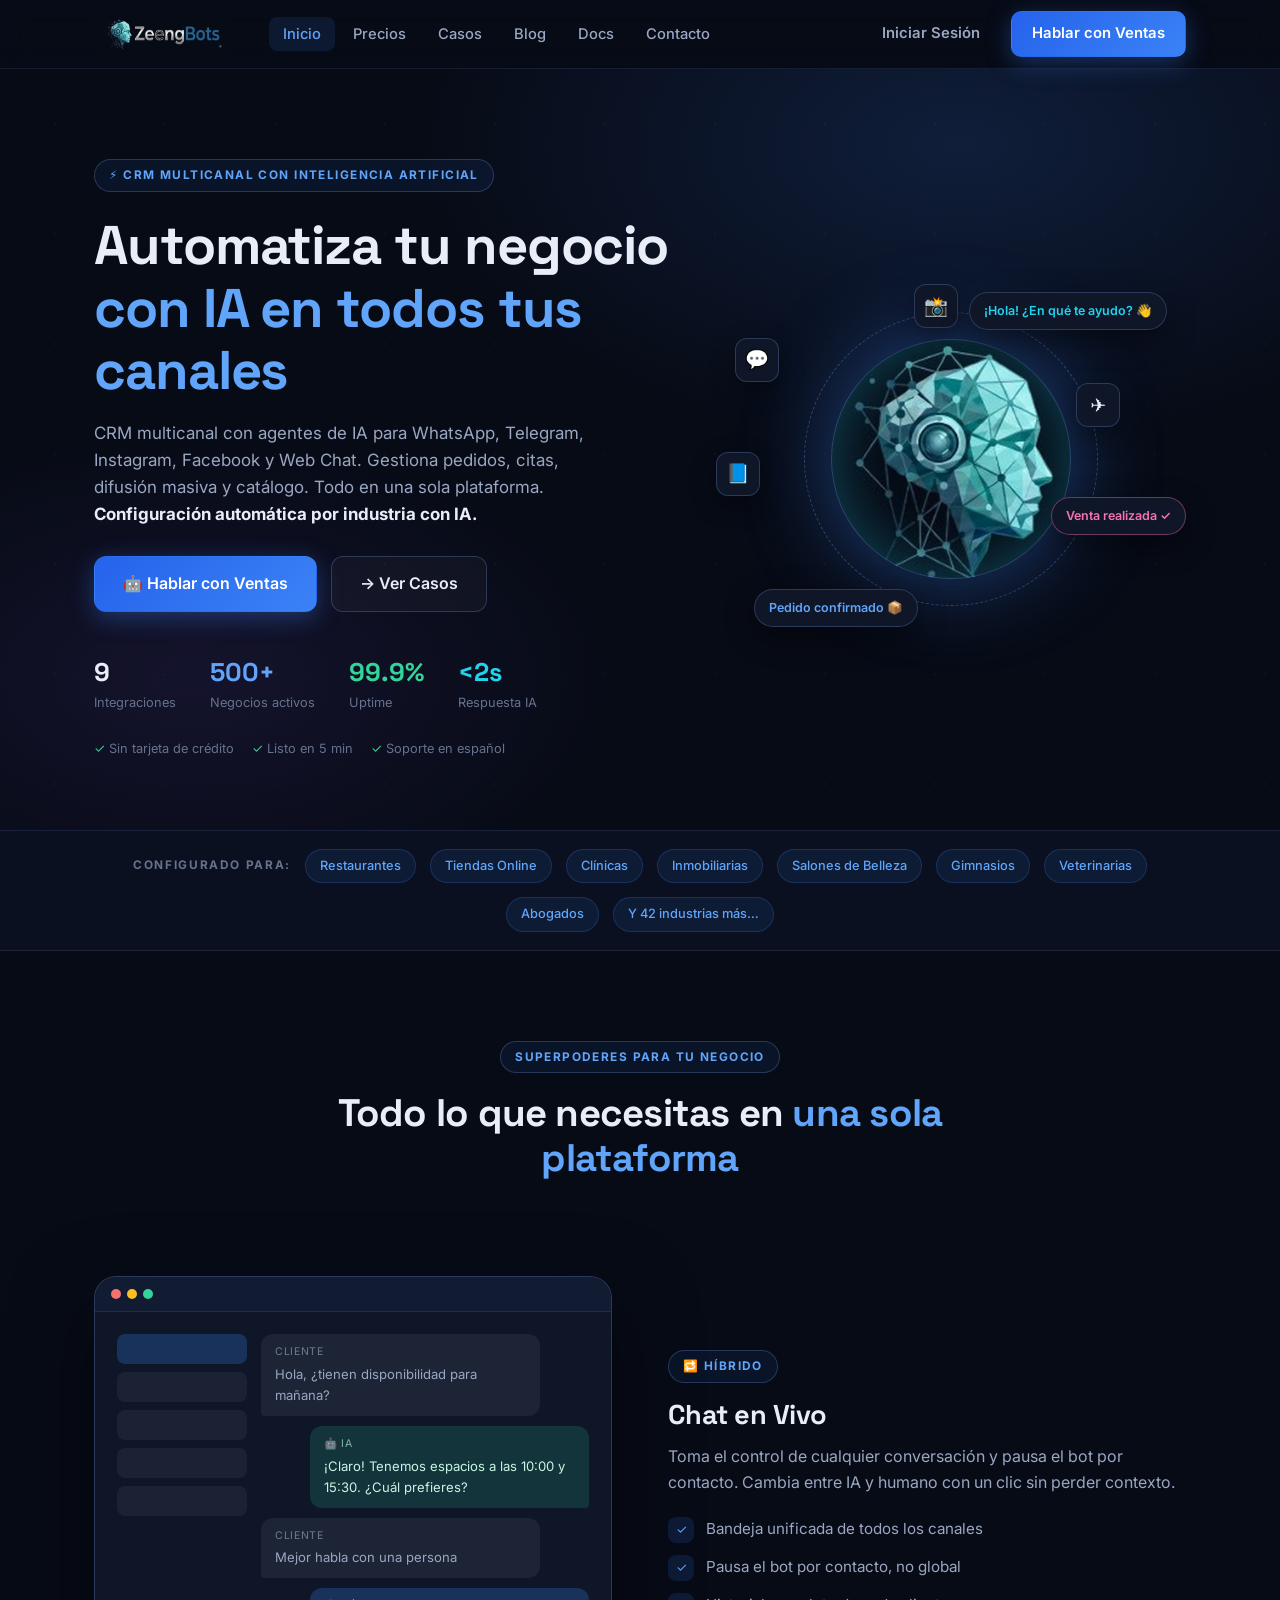
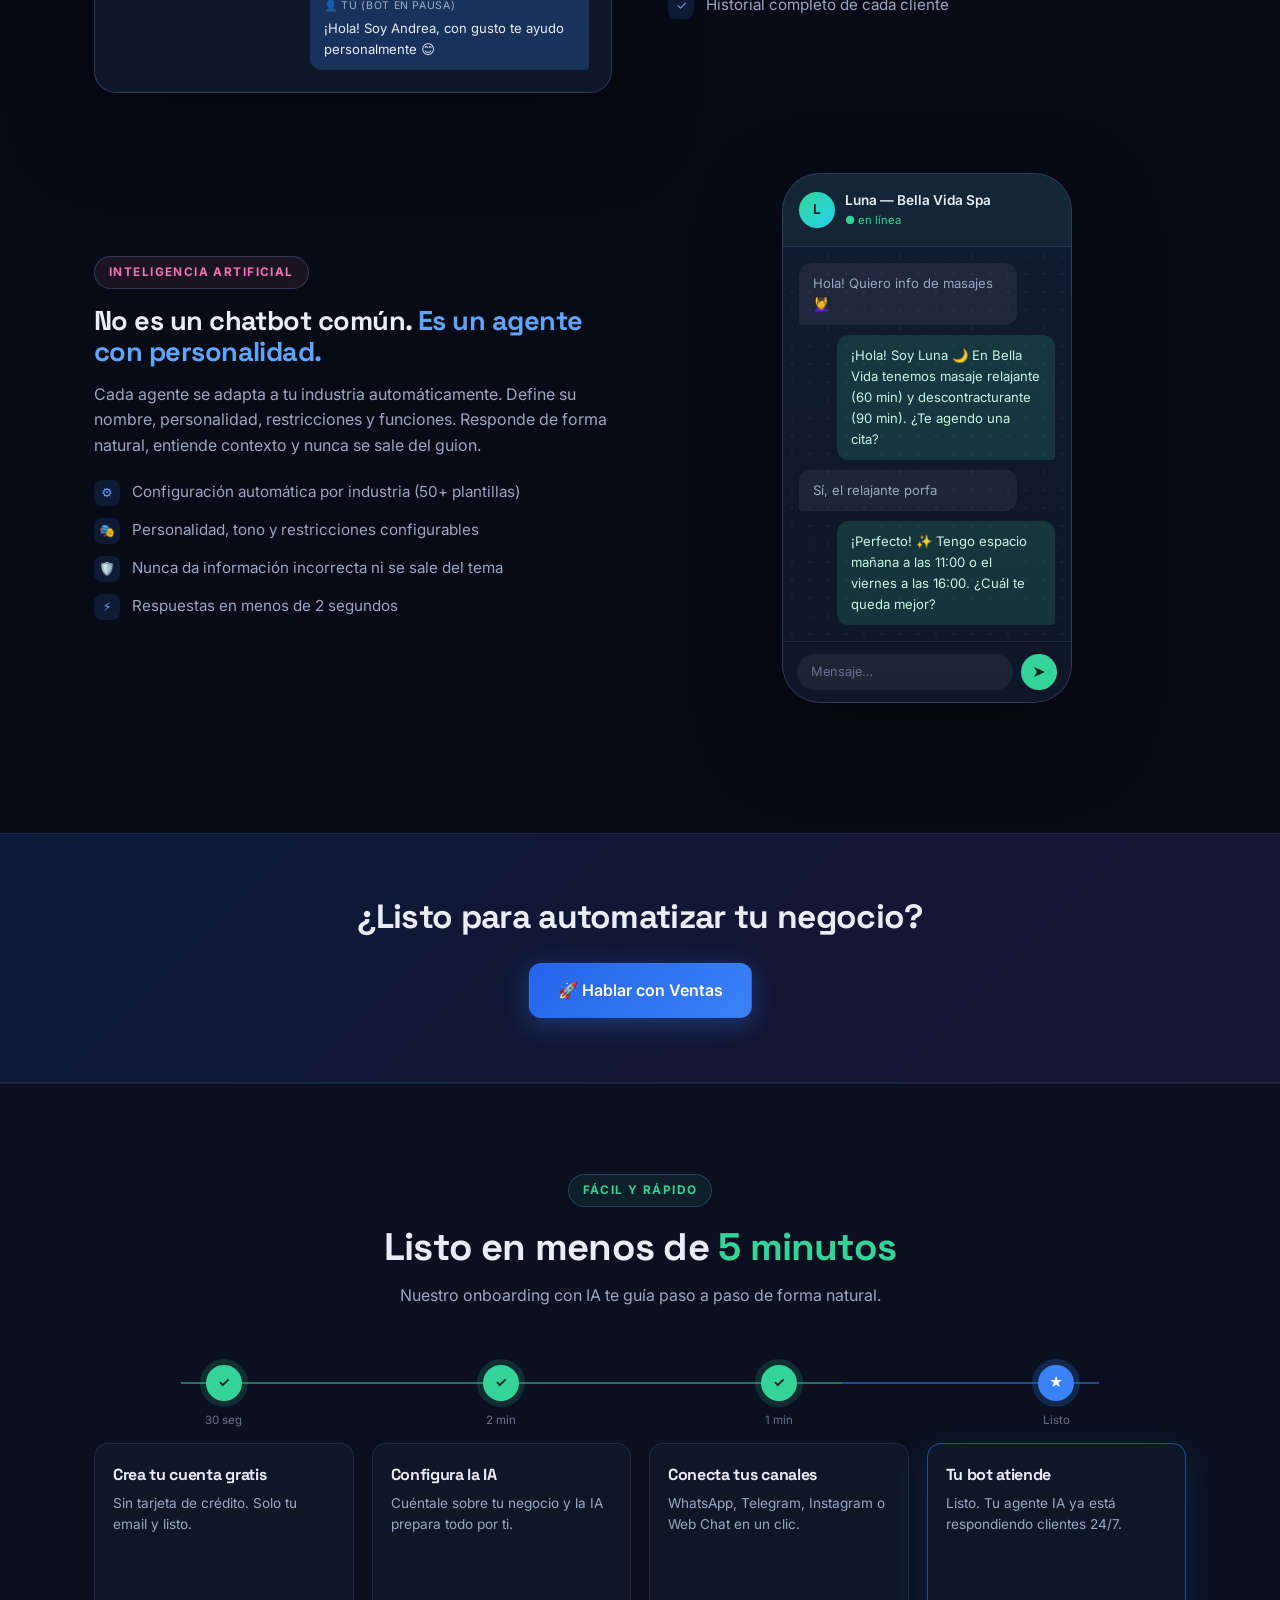
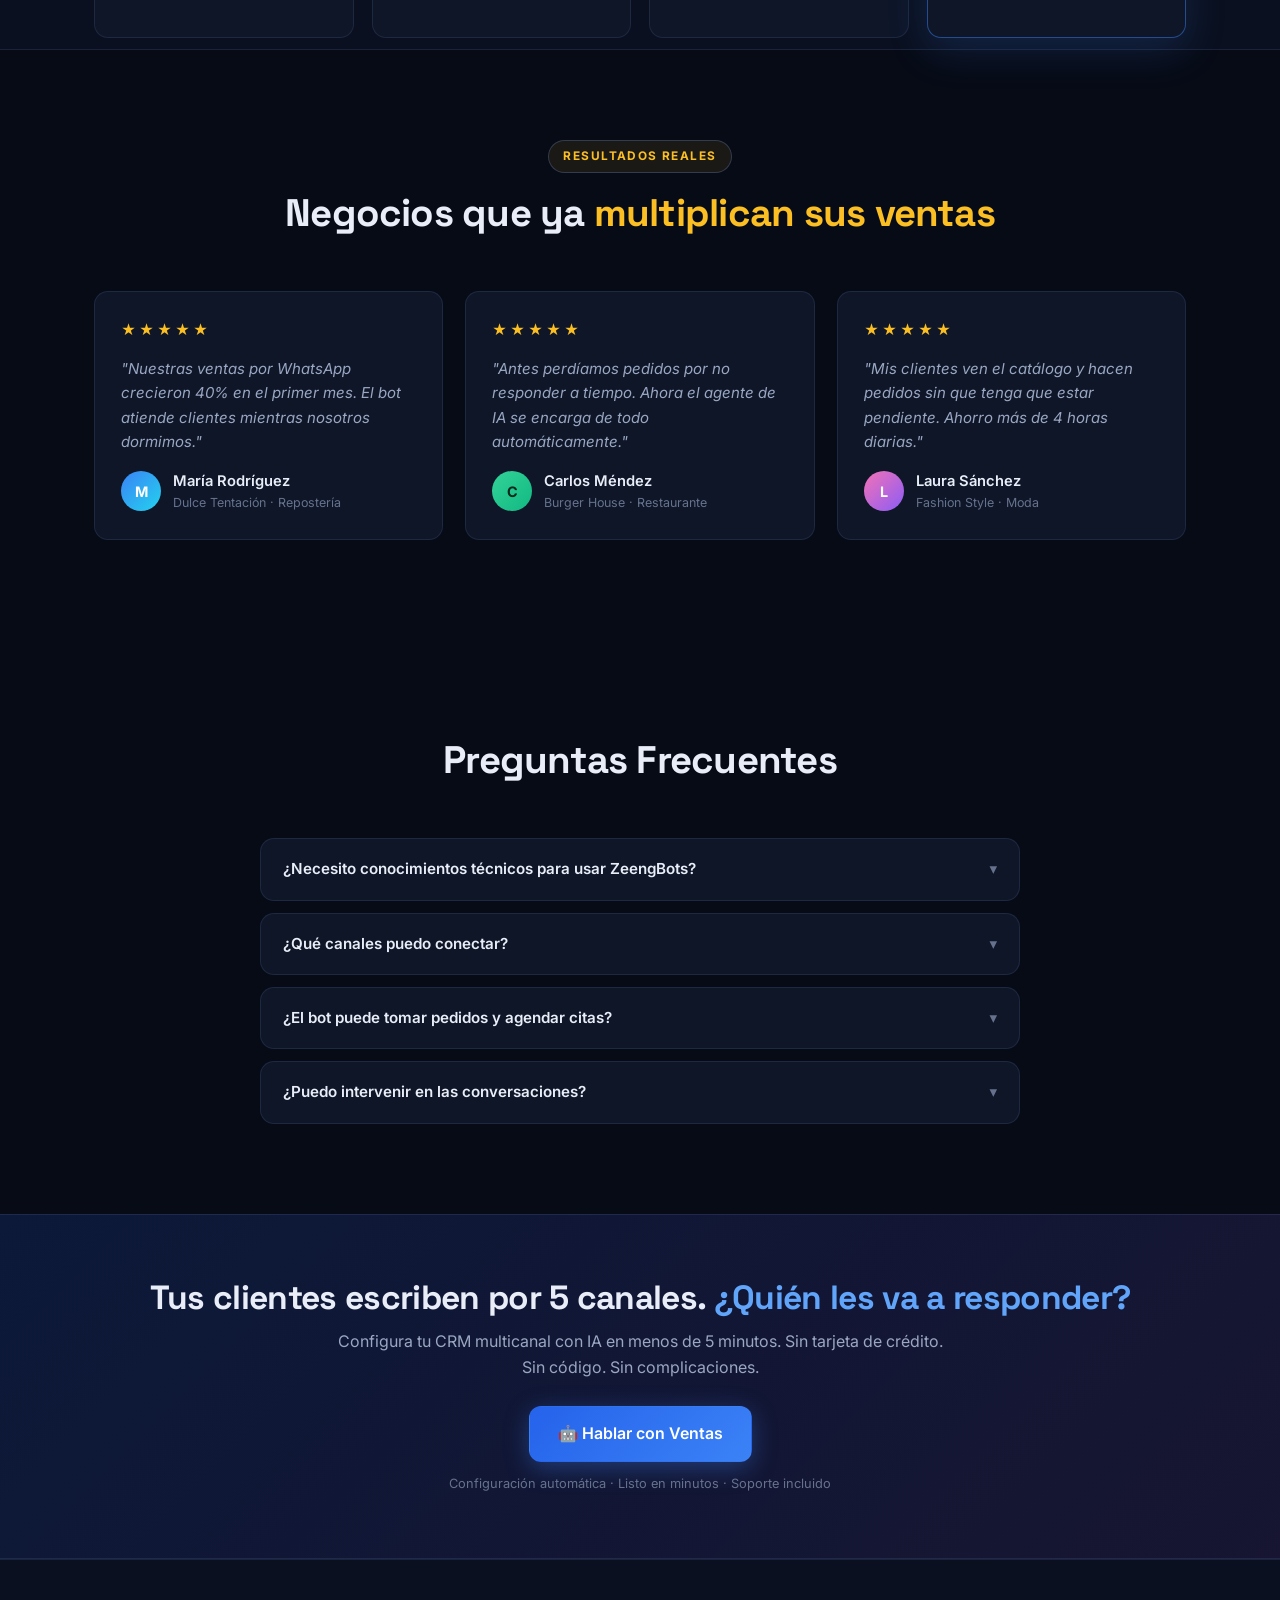
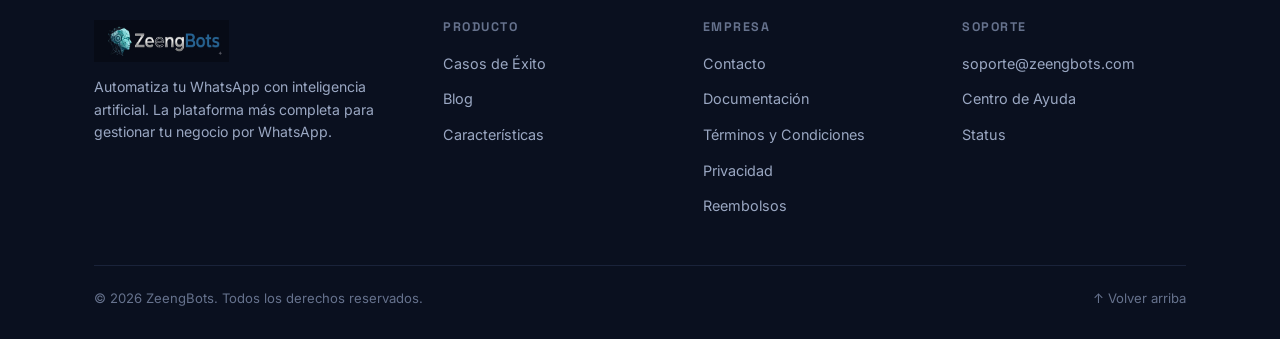
==== commit 7c130352: "Update index.html" ====
--- a/site/index.html
+++ b/site/index.html
@@ -24,7 +24,7 @@
     </ul>
     <div class="nav-actions">
       <a class="btn btn-ghost" href="#">Iniciar Sesión</a>
-      <a class="btn btn-primary" href="#">Comenzar Gratis</a>
+      <a class="btn btn-primary" href="https://wa.me/573103156661?text=Hola%20estoy%20interesado%20en%20mi%20agente">Hablar con Ventas</a>
       <button class="nav-toggle" aria-label="Abrir menú" onclick="document.getElementById('nav').classList.toggle('open')">☰</button>
     </div>
   </nav>
@@ -38,7 +38,7 @@
       <h1>Automatiza tu negocio <span class="accent-blue">con IA en todos tus canales</span></h1>
       <p class="lead">CRM multicanal con agentes de IA para WhatsApp, Telegram, Instagram, Facebook y Web Chat. Gestiona pedidos, citas, difusión masiva y catálogo. Todo en una sola plataforma. <strong>Configuración automática por industria con IA.</strong></p>
       <div class="hero-ctas">
-        <a class="btn btn-primary btn-lg" href="#">🤖 Crear Agente Gratis</a>
+        <a class="btn btn-primary btn-lg" href="https://wa.me/573103156661?text=Hola%20estoy%20interesado%20en%20mi%20agente">🤖 Hablar con Ventas</a>
         <a class="btn btn-outline btn-lg" href="cases.html">→ Ver Casos</a>
       </div>
       <div class="hero-stats">
@@ -157,7 +157,7 @@
 <section class="cta-band">
   <div class="container">
     <h2>¿Listo para automatizar tu negocio?</h2>
-    <a class="btn btn-primary btn-lg" href="#">🚀 Comienza Gratis Ahora</a>
+    <a class="btn btn-primary btn-lg" href="https://wa.me/573103156661?text=Hola%20estoy%20interesado%20en%20mi%20agente">🚀 Hablar con Ventas</a>
   </div>
 </section>
 
@@ -226,89 +226,6 @@
   </div>
 </section>
 
-<!-- PRICING PREVIEW -->
-<section class="section section-alt" id="precios">
-  <div class="container">
-    <div class="section-head">
-      <span class="eyebrow">Planes flexibles</span>
-      <h2>Comienza gratis, <span class="accent-blue">escala sin límites</span></h2>
-    </div>
-    <div class="plans">
-      <div class="plan">
-        <div class="plan-name">🆓 Gratis</div>
-        <div class="price"><span class="now">$0</span></div>
-        <div class="per">para siempre</div>
-        <ul>
-          <li>40 Chats por mes</li>
-          <li>100 Mensajes por mes</li>
-          <li>Agente Conversacional</li>
-          <li>WhatsApp QR</li>
-          <li>Soporte 24/7</li>
-          <li>Bot Tradicional</li>
-          <li>Entiende Imágenes</li>
-          <li>Entiende Texto y Audio</li>
-          <li>WebChat</li>
-        </ul>
-        <a class="btn btn-outline" href="#">Elegir Plan</a>
-      </div>
-      <div class="plan featured">
-        <div class="plan-badges"><span class="badge deal">50% dto. por 3 meses</span><span class="badge pop">Popular</span></div>
-        <div class="plan-name">⚡ Basic</div>
-        <div class="price"><span class="old">$9.99</span><span class="now">$5</span></div>
-        <div class="per">por mes</div>
-        <ul>
-          <li>500 Chats por mes</li>
-          <li>1000 Mensajes por mes</li>
-          <li>3 Miembros</li>
-          <li>Agente Conversacional</li>
-          <li>WhatsApp API</li>
-          <li>Soporte 24/7</li>
-          <li>Bot Tradicional</li>
-          <li>Métricas Mejoradas</li>
-          <li>Entiende Imágenes</li>
-          <li>Entiende Texto y Audio</li>
-          <li>WhatsApp QR</li>
-          <li>Telegram</li>
-          <li>WebChat</li>
-        </ul>
-        <a class="btn btn-primary" href="#">Comenzar Ahora</a>
-      </div>
-      <div class="plan">
-        <div class="plan-name">🚀 Pro</div>
-        <div class="price"><span class="now">$19.99</span></div>
-        <div class="per">por mes</div>
-        <ul>
-          <li>5000 Chats por mes</li>
-          <li>10000 Mensajes por mes</li>
-          <li>7 Miembros</li>
-          <li>Agente Conversacional</li>
-          <li>WhatsApp API</li>
-          <li>Instagram &amp; Facebook API</li>
-          <li>Soporte Prioritario 24/7</li>
-          <li>Bot Tradicional</li>
-          <li>Métricas Avanzadas</li>
-          <li>Entiende Imágenes</li>
-          <li>Entiende Texto y Audio</li>
-          <li>WhatsApp QR</li>
-          <li>Telegram</li>
-          <li>WebChat</li>
-          <li>Google Calendar</li>
-        </ul>
-        <a class="btn btn-outline" href="#">Elegir Plan</a>
-      </div>
-    </div>
-    <div class="enterprise-link">⭐ <a href="pricing.html">Ver plan Empresarial</a></div>
-
-    <div class="whitelabel">
-      <div>
-        <span class="eyebrow violet">Marca Blanca</span>
-        <h3>Lanza tu propia plataforma de chatbots</h3>
-        <p>Servicio de marca blanca con tu marca, dominio y colores. Ideal para agencias y revendedores.</p>
-      </div>
-      <a class="mail" href="mailto:soporte@zeengbots.com">soporte@zeengbots.com</a>
-    </div>
-  </div>
-</section>
 
 <!-- FAQ -->
 <section class="section">
@@ -318,10 +235,6 @@
       <details class="faq-item">
         <summary>¿Necesito conocimientos técnicos para usar ZeengBots?</summary>
         <div class="ans">No. ZeengBots se configura solo con IA: le cuentas sobre tu negocio y la plataforma crea el agente, las respuestas y el flujo por ti. Todo sin escribir una línea de código.</div>
-      </details>
-      <details class="faq-item">
-        <summary>¿Puedo probar la plataforma gratis?</summary>
-        <div class="ans">Sí. El plan Gratis es para siempre e incluye 40 chats y 100 mensajes al mes, sin tarjeta de crédito. Puedes pasarte a un plan de pago cuando tu negocio lo necesite.</div>
       </details>
       <details class="faq-item">
         <summary>¿Qué canales puedo conectar?</summary>
@@ -344,7 +257,7 @@
   <div class="container">
     <h2>Tus clientes escriben por 5 canales. <span class="accent-blue">¿Quién les va a responder?</span></h2>
     <p class="sub">Configura tu CRM multicanal con IA en menos de 5 minutos. Sin tarjeta de crédito.<br>Sin código. Sin complicaciones.</p>
-    <a class="btn btn-primary btn-lg" href="#">🤖 Crear Mi Agente Gratis</a>
+    <a class="btn btn-primary btn-lg" href="https://wa.me/573103156661?text=Hola%20estoy%20interesado%20en%20mi%20agente">🤖 Hablar con Ventas</a>
     <p class="sub" style="font-size:.8rem; color:var(--text-dim);">Configuración automática · Listo en minutos · Soporte incluido</p>
   </div>
 </section>
@@ -360,7 +273,6 @@
       <div>
         <h4>Producto</h4>
         <ul>
-          <li><a href="pricing.html">Precios</a></li>
           <li><a href="cases.html">Casos de Éxito</a></li>
           <li><a href="blog.html">Blog</a></li>
           <li><a href="docs.html">Características</a></li>
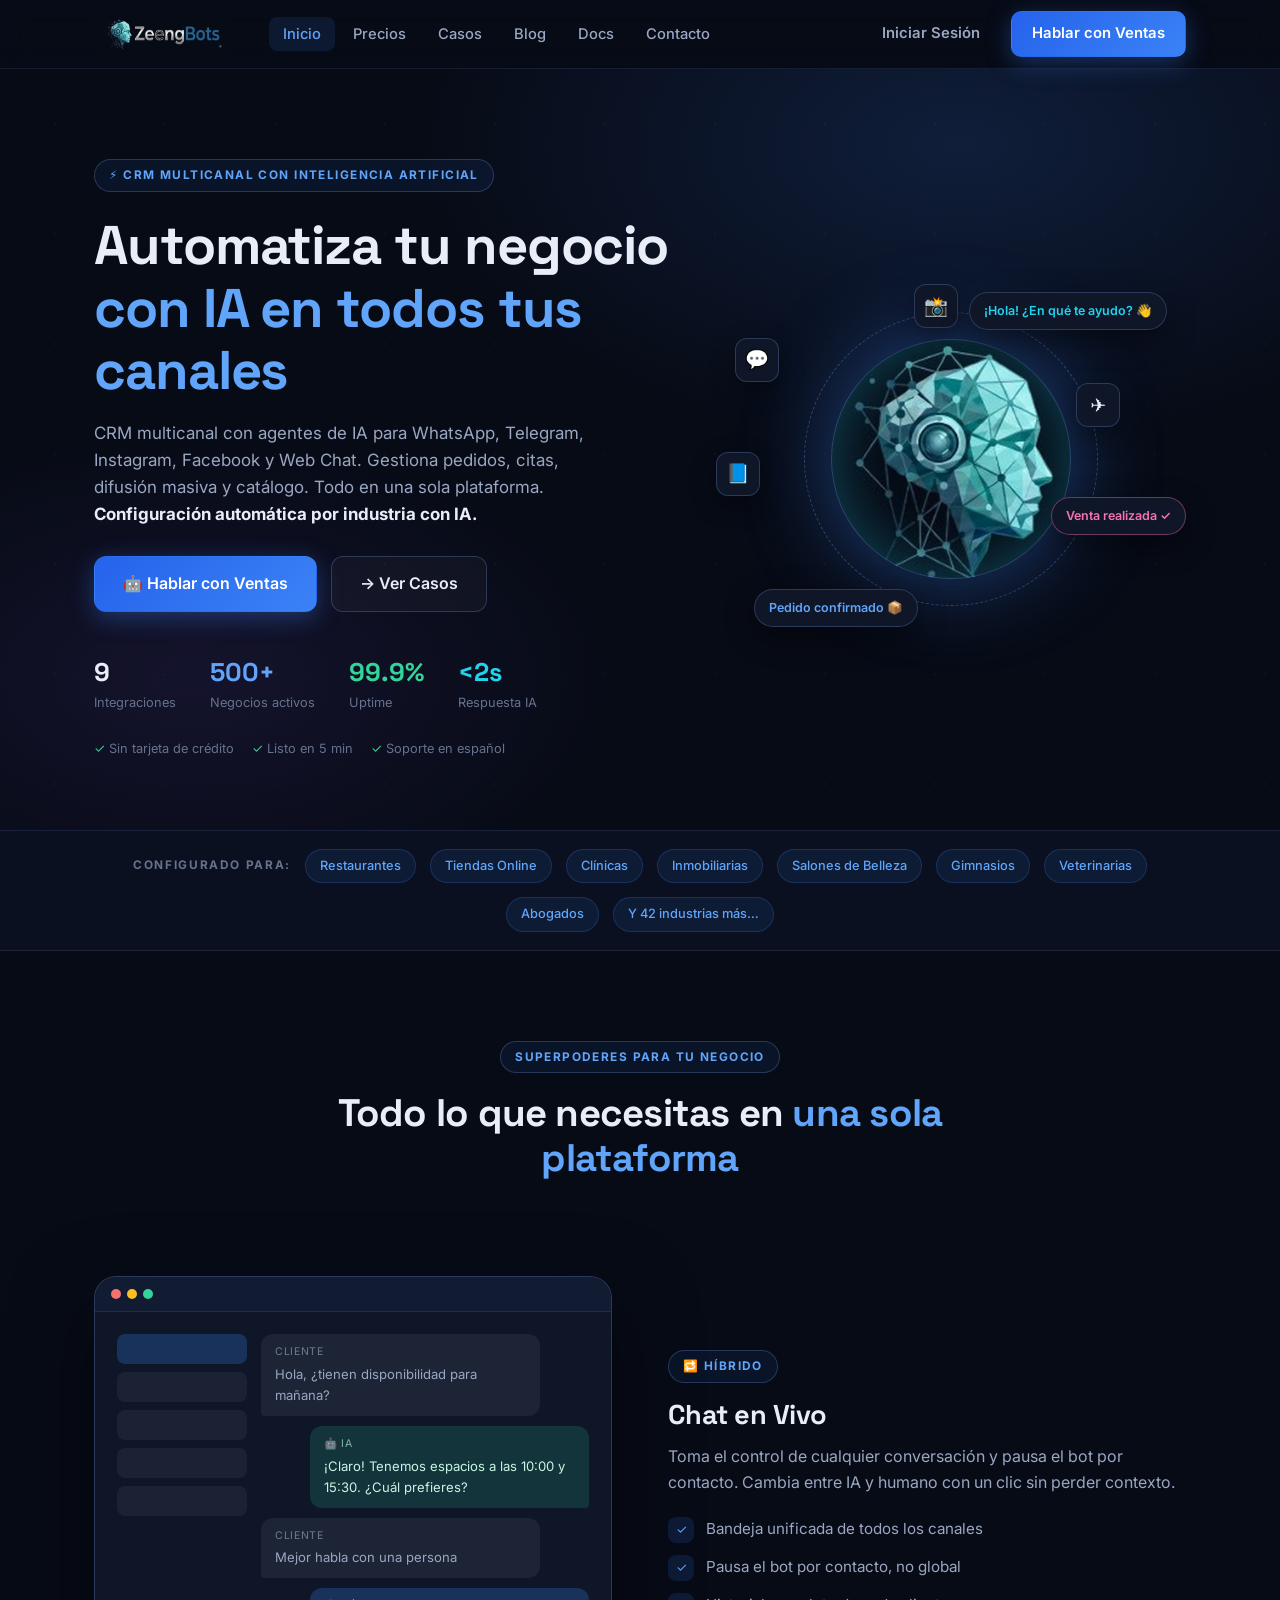
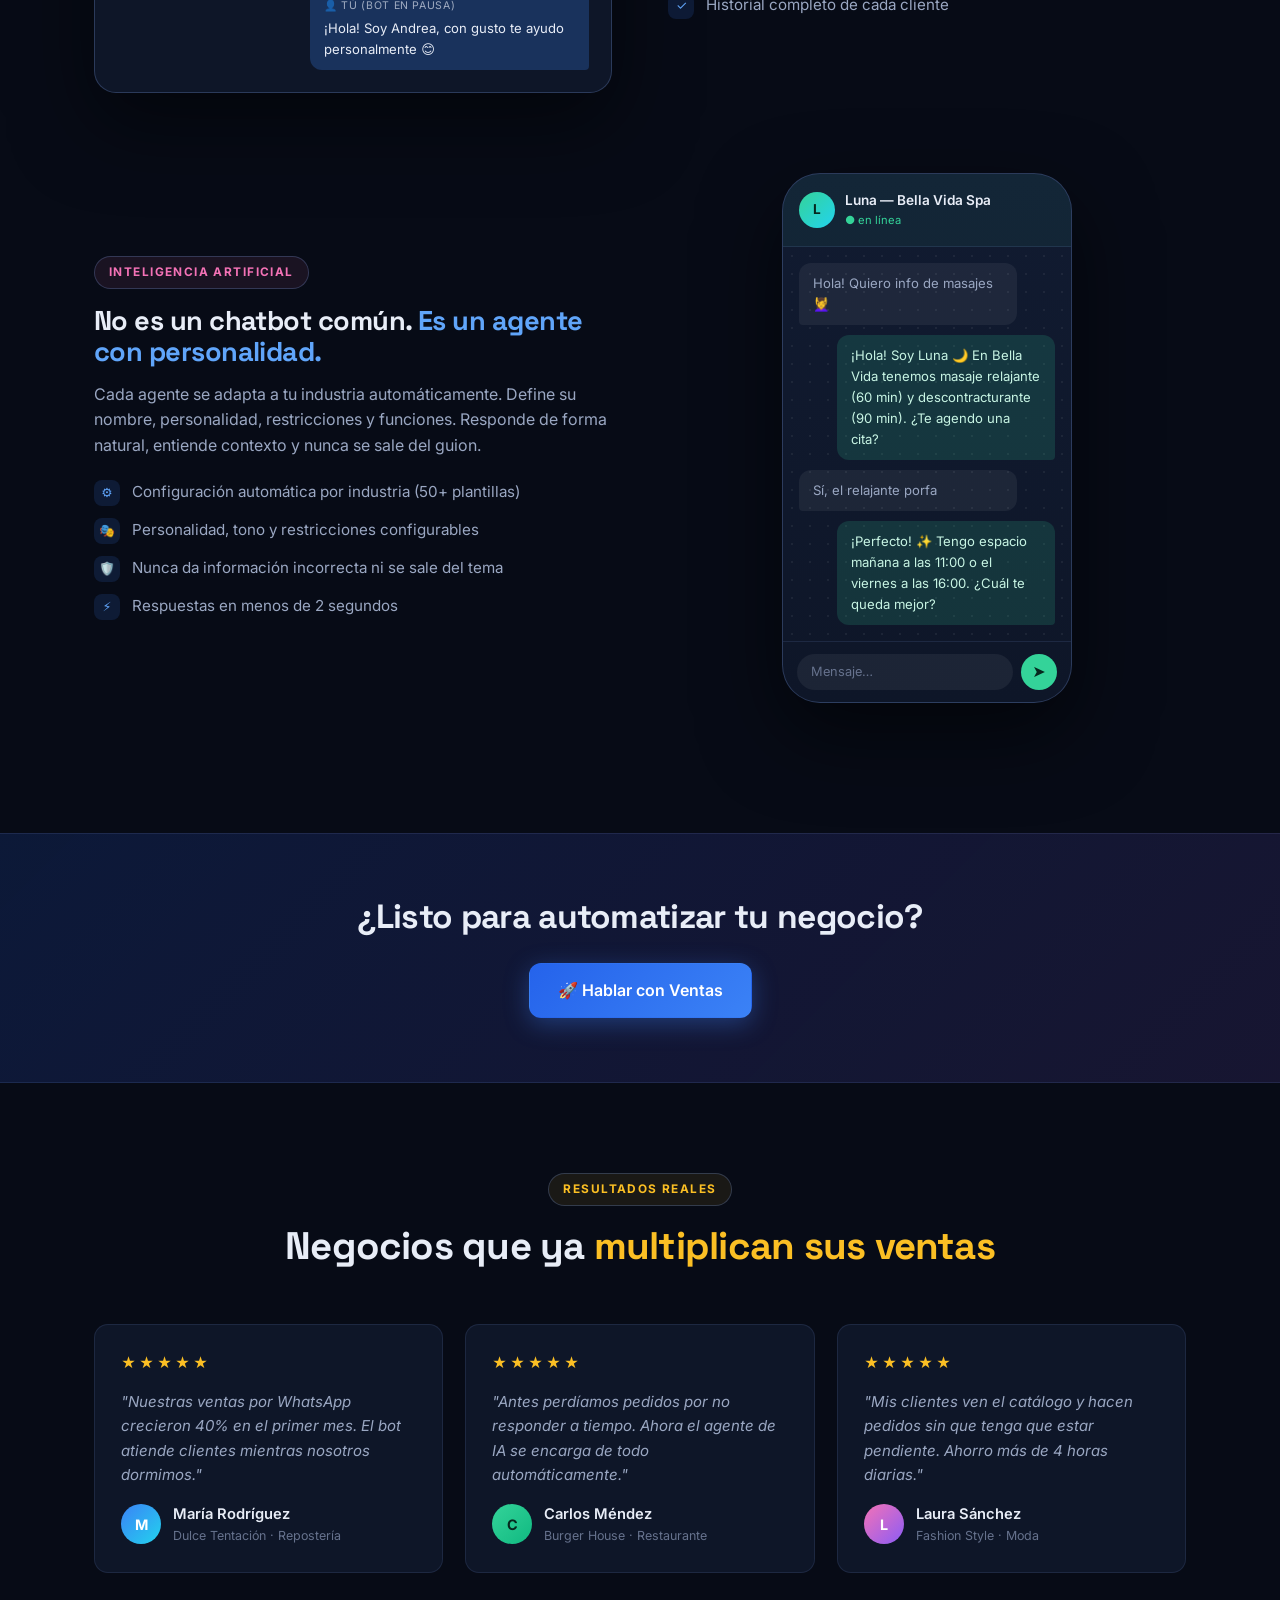
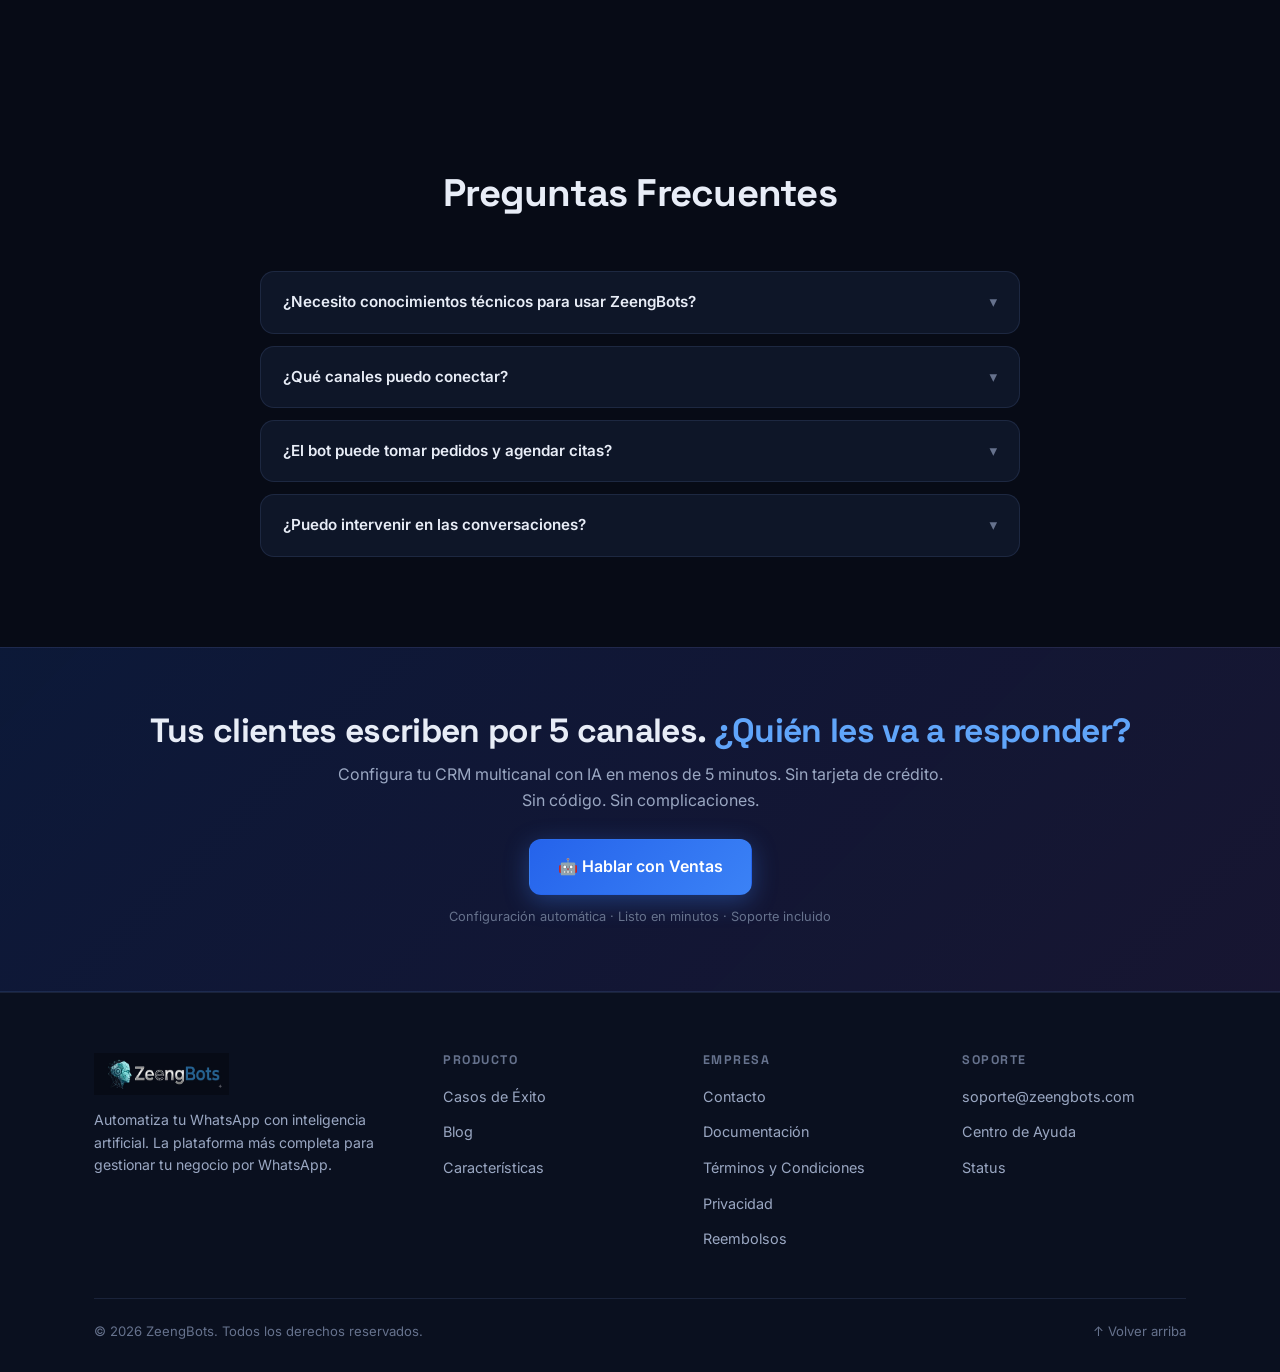
==== commit 7dd7bf67: "Update index.html" ====
--- a/site/index.html
+++ b/site/index.html
@@ -161,34 +161,7 @@
   </div>
 </section>
 
-<!-- PASOS -->
-<section class="section section-alt">
-  <div class="container">
-    <div class="section-head">
-      <span class="eyebrow green">Fácil y rápido</span>
-      <h2>Listo en menos de <span class="accent-green">5 minutos</span></h2>
-      <p>Nuestro onboarding con IA te guía paso a paso de forma natural.</p>
-    </div>
-    <div class="steps-track">
-      <div class="step">
-        <div class="node">✓</div><div class="time">30 seg</div>
-        <div class="step-card"><h4>Crea tu cuenta gratis</h4><p>Sin tarjeta de crédito. Solo tu email y listo.</p></div>
-      </div>
-      <div class="step">
-        <div class="node">✓</div><div class="time">2 min</div>
-        <div class="step-card"><h4>Configura la IA</h4><p>Cuéntale sobre tu negocio y la IA prepara todo por ti.</p></div>
-      </div>
-      <div class="step">
-        <div class="node">✓</div><div class="time">1 min</div>
-        <div class="step-card"><h4>Conecta tus canales</h4><p>WhatsApp, Telegram, Instagram o Web Chat en un clic.</p></div>
-      </div>
-      <div class="step current">
-        <div class="node">★</div><div class="time">Listo</div>
-        <div class="step-card"><h4>Tu bot atiende</h4><p>Listo. Tu agente IA ya está respondiendo clientes 24/7.</p></div>
-      </div>
-    </div>
-  </div>
-</section>
+
 
 <!-- TESTIMONIOS -->
 <section class="section">
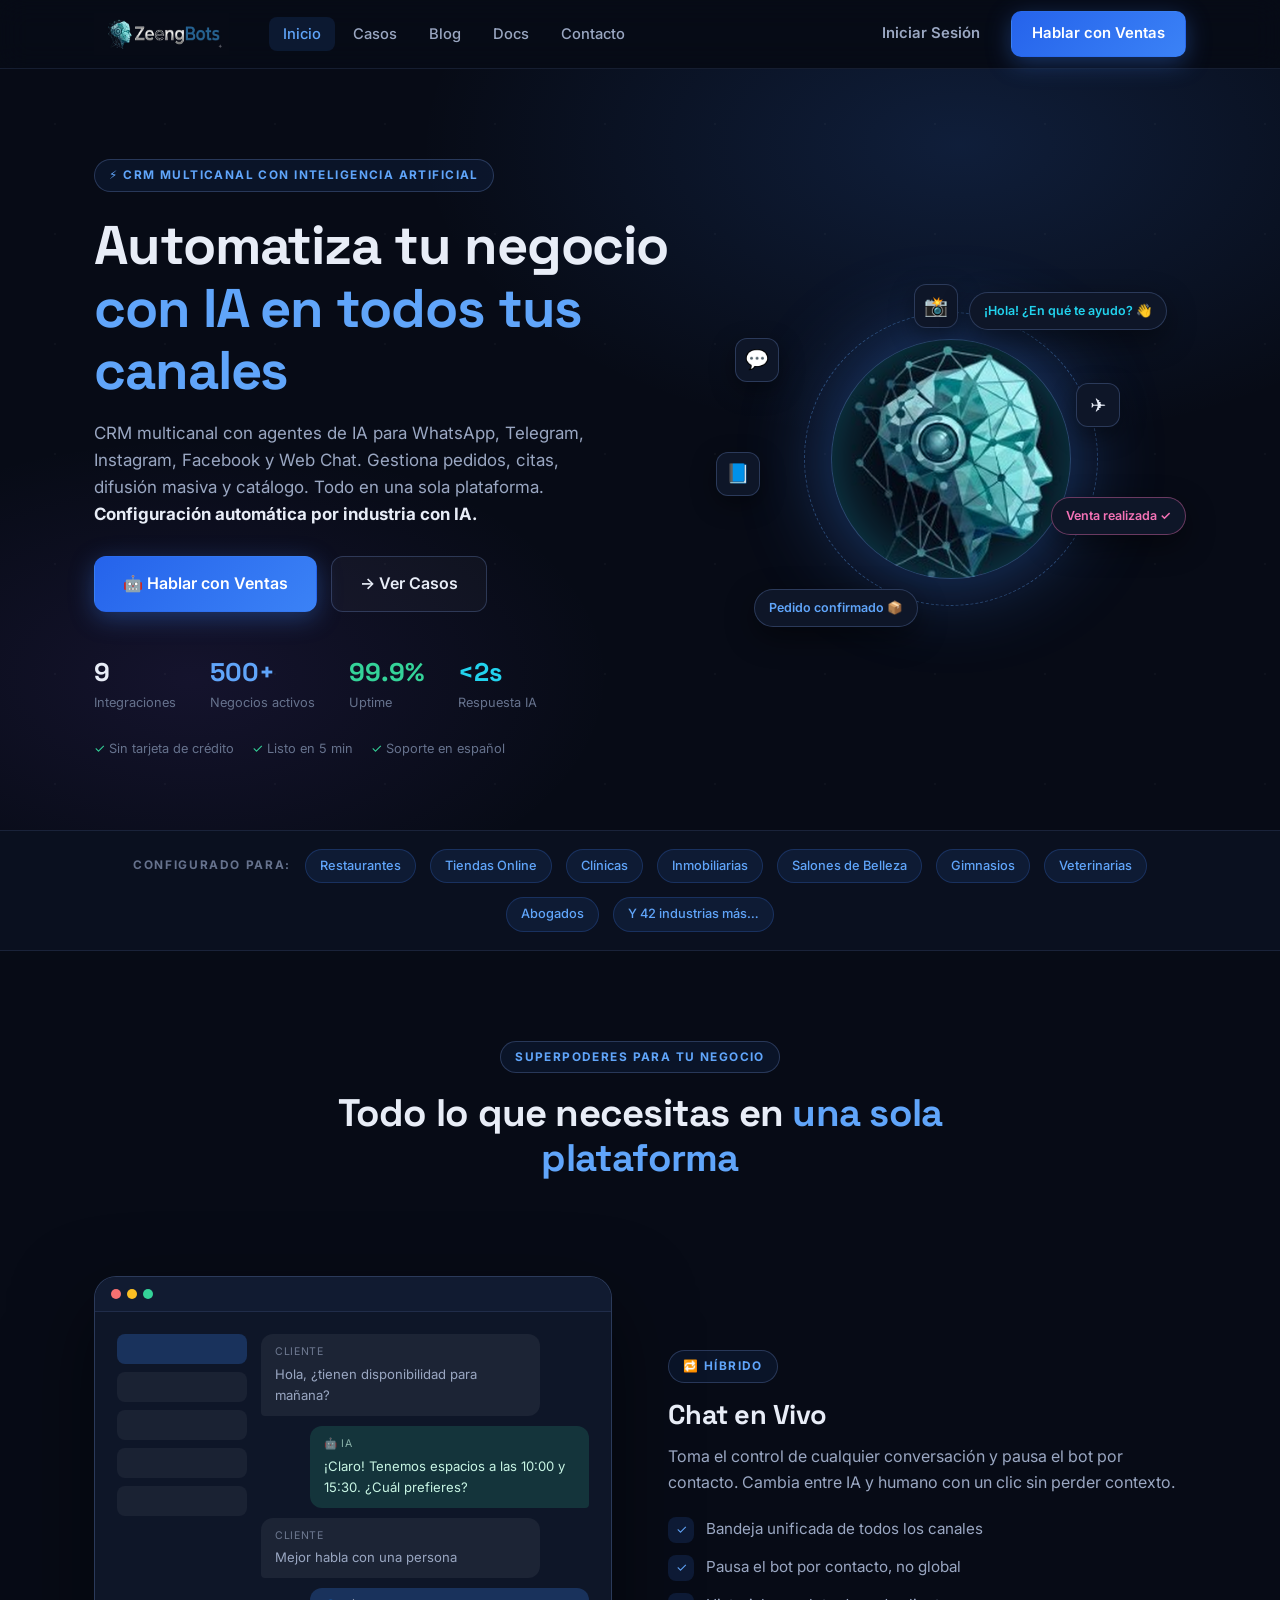
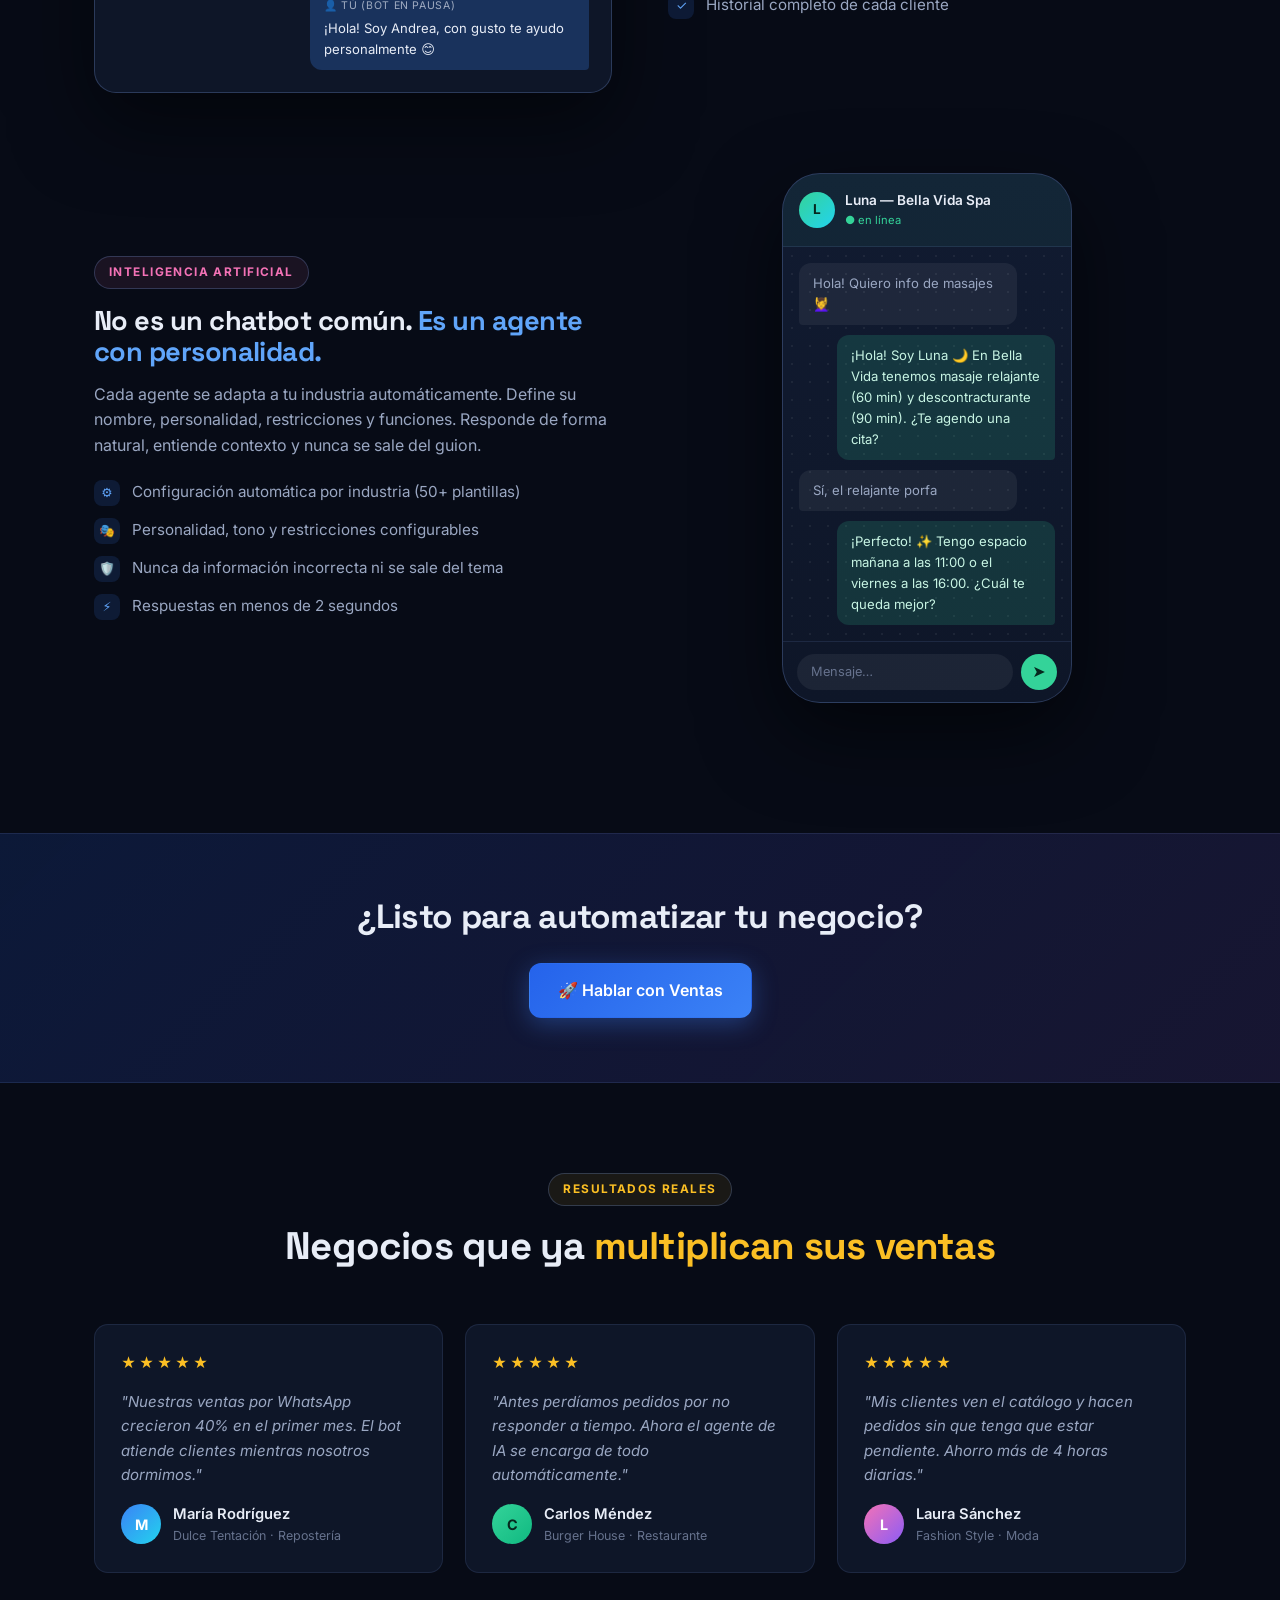
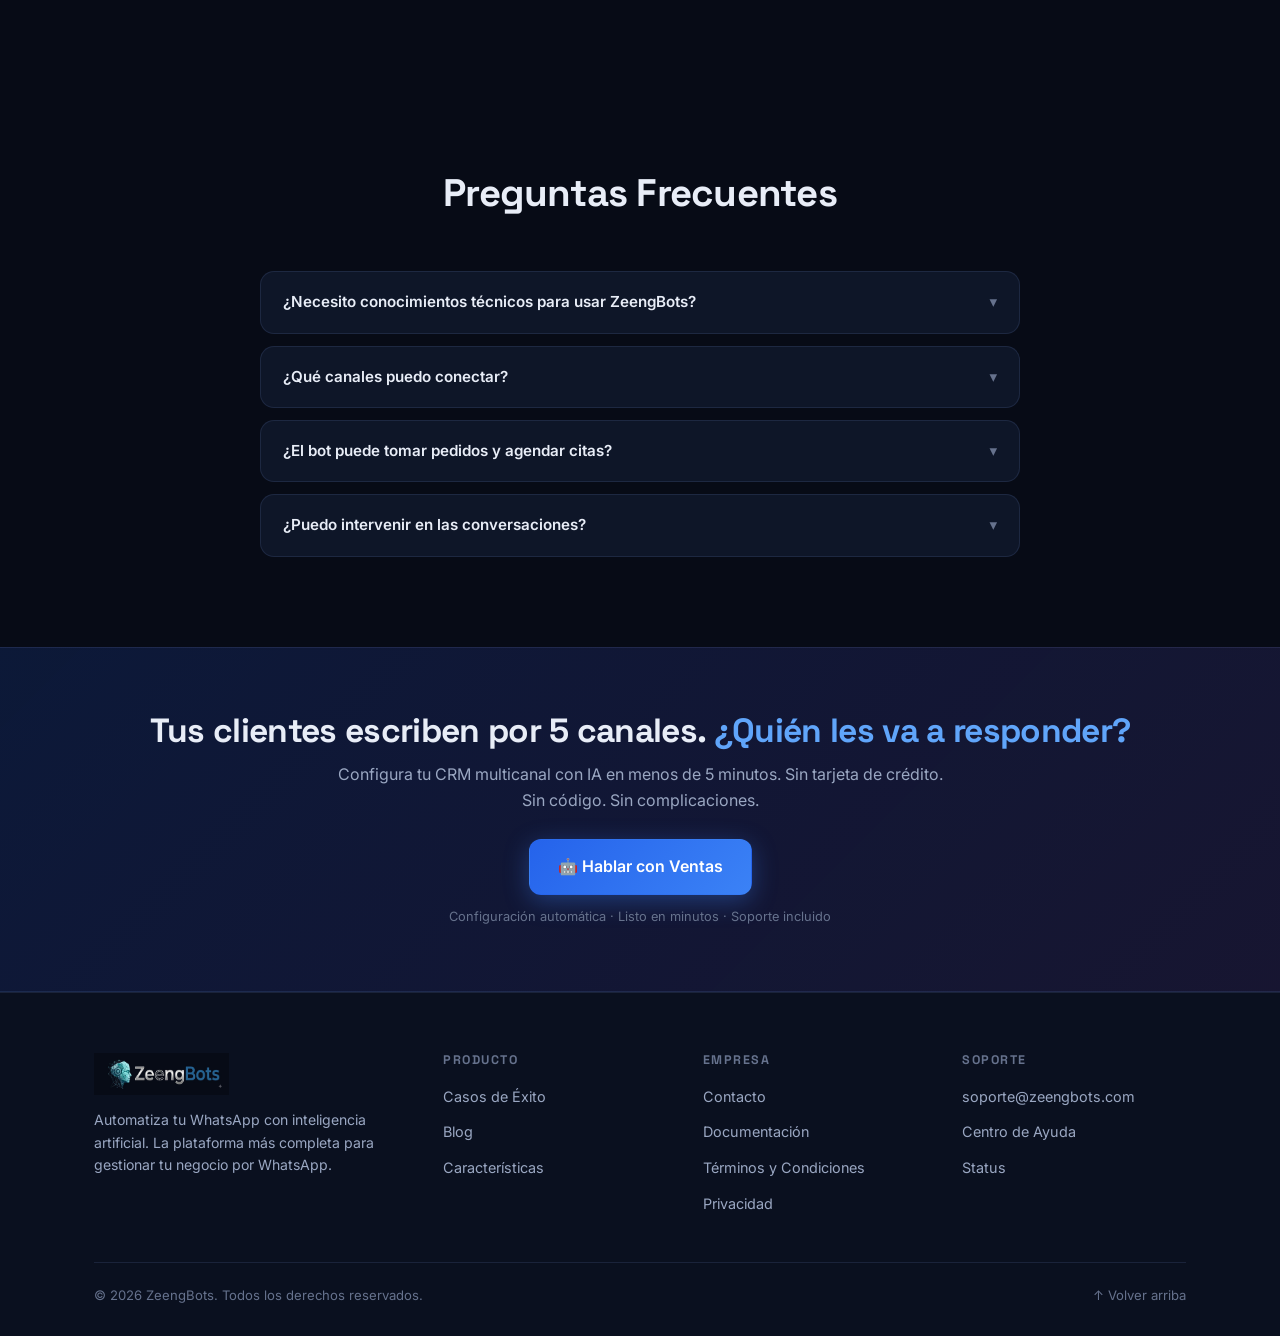
==== commit 915772ee: "Update index.html" ====
--- a/site/index.html
+++ b/site/index.html
@@ -16,7 +16,6 @@
     <a class="logo" href="index.html"><img src="logo.png" alt="ZeengBots"></a>
     <ul class="nav-links">
       <li><a class="active" href="index.html">Inicio</a></li>
-      <li><a href="pricing.html">Precios</a></li>
       <li><a href="cases.html">Casos</a></li>
       <li><a href="blog.html">Blog</a></li>
       <li><a href="docs.html">Docs</a></li>
@@ -258,7 +257,6 @@
           <li><a href="docs.html">Documentación</a></li>
           <li><a href="#">Términos y Condiciones</a></li>
           <li><a href="#">Privacidad</a></li>
-          <li><a href="#">Reembolsos</a></li>
         </ul>
       </div>
       <div>
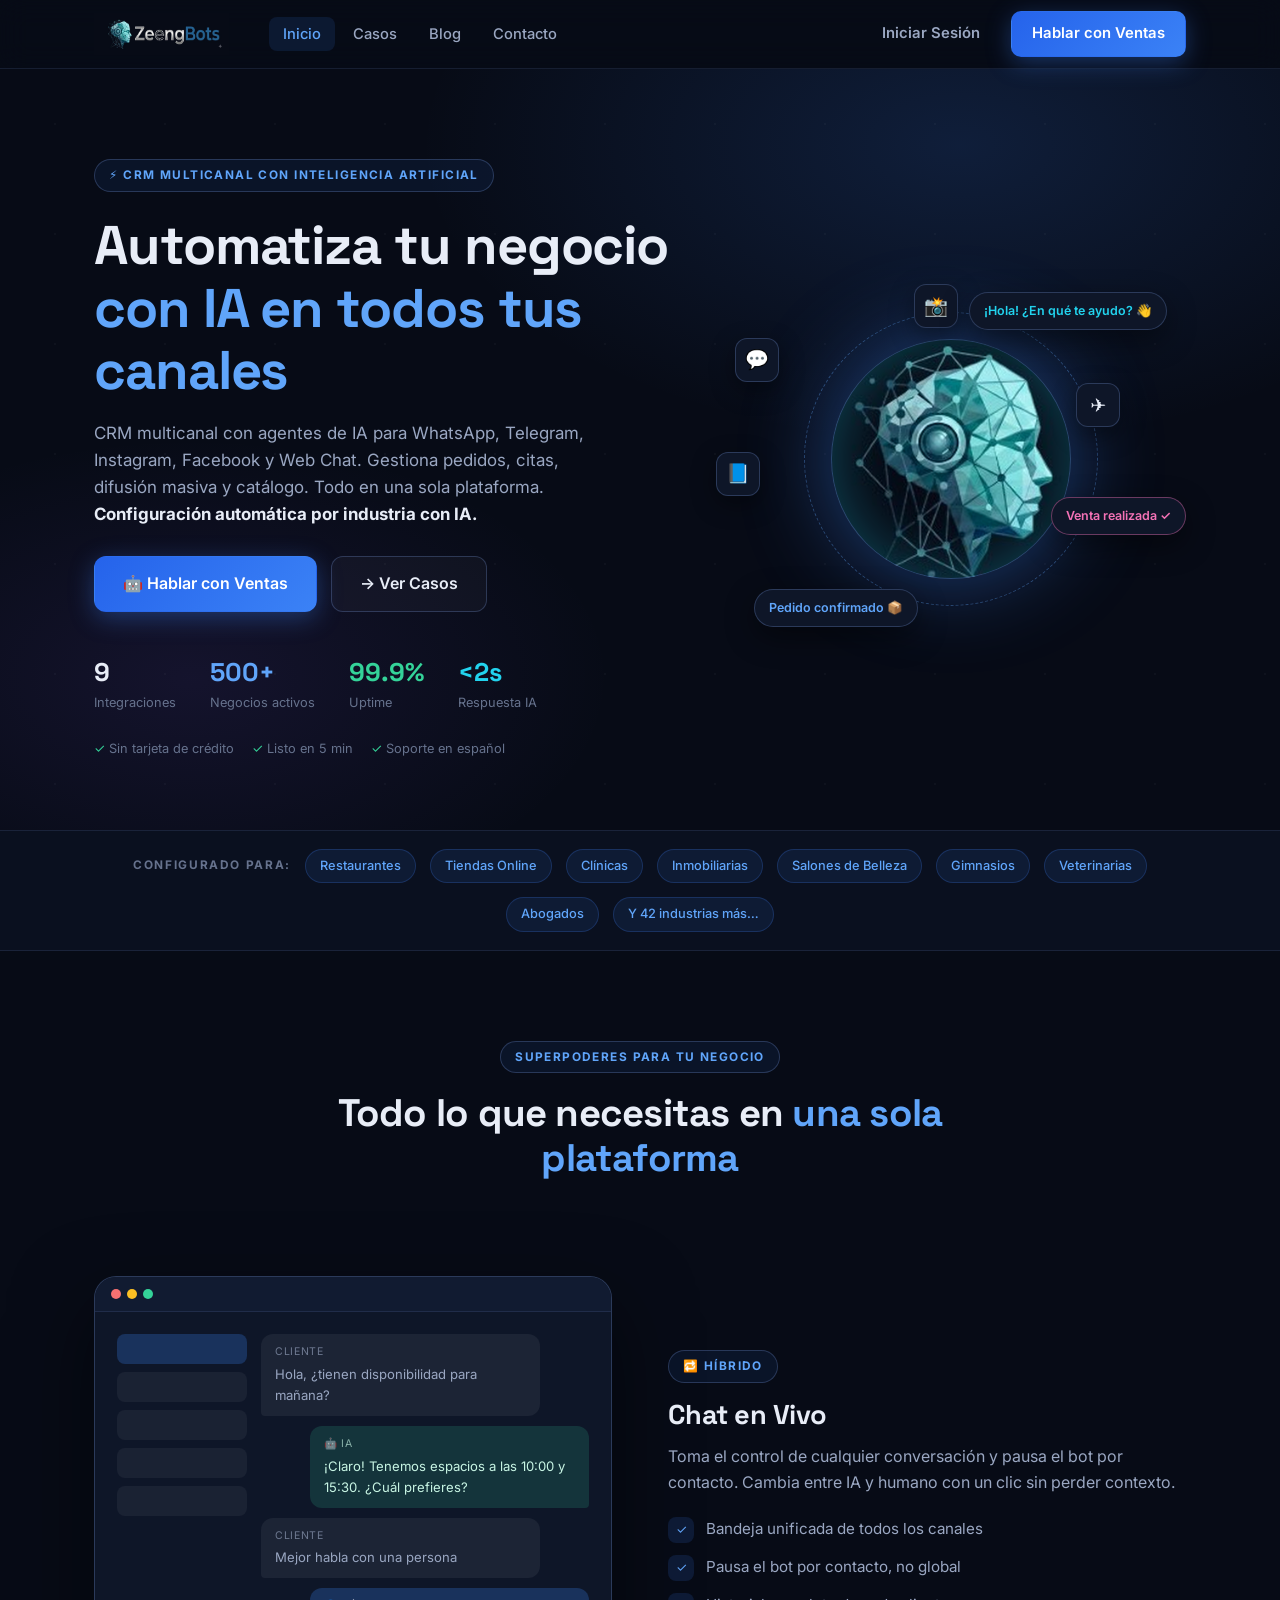
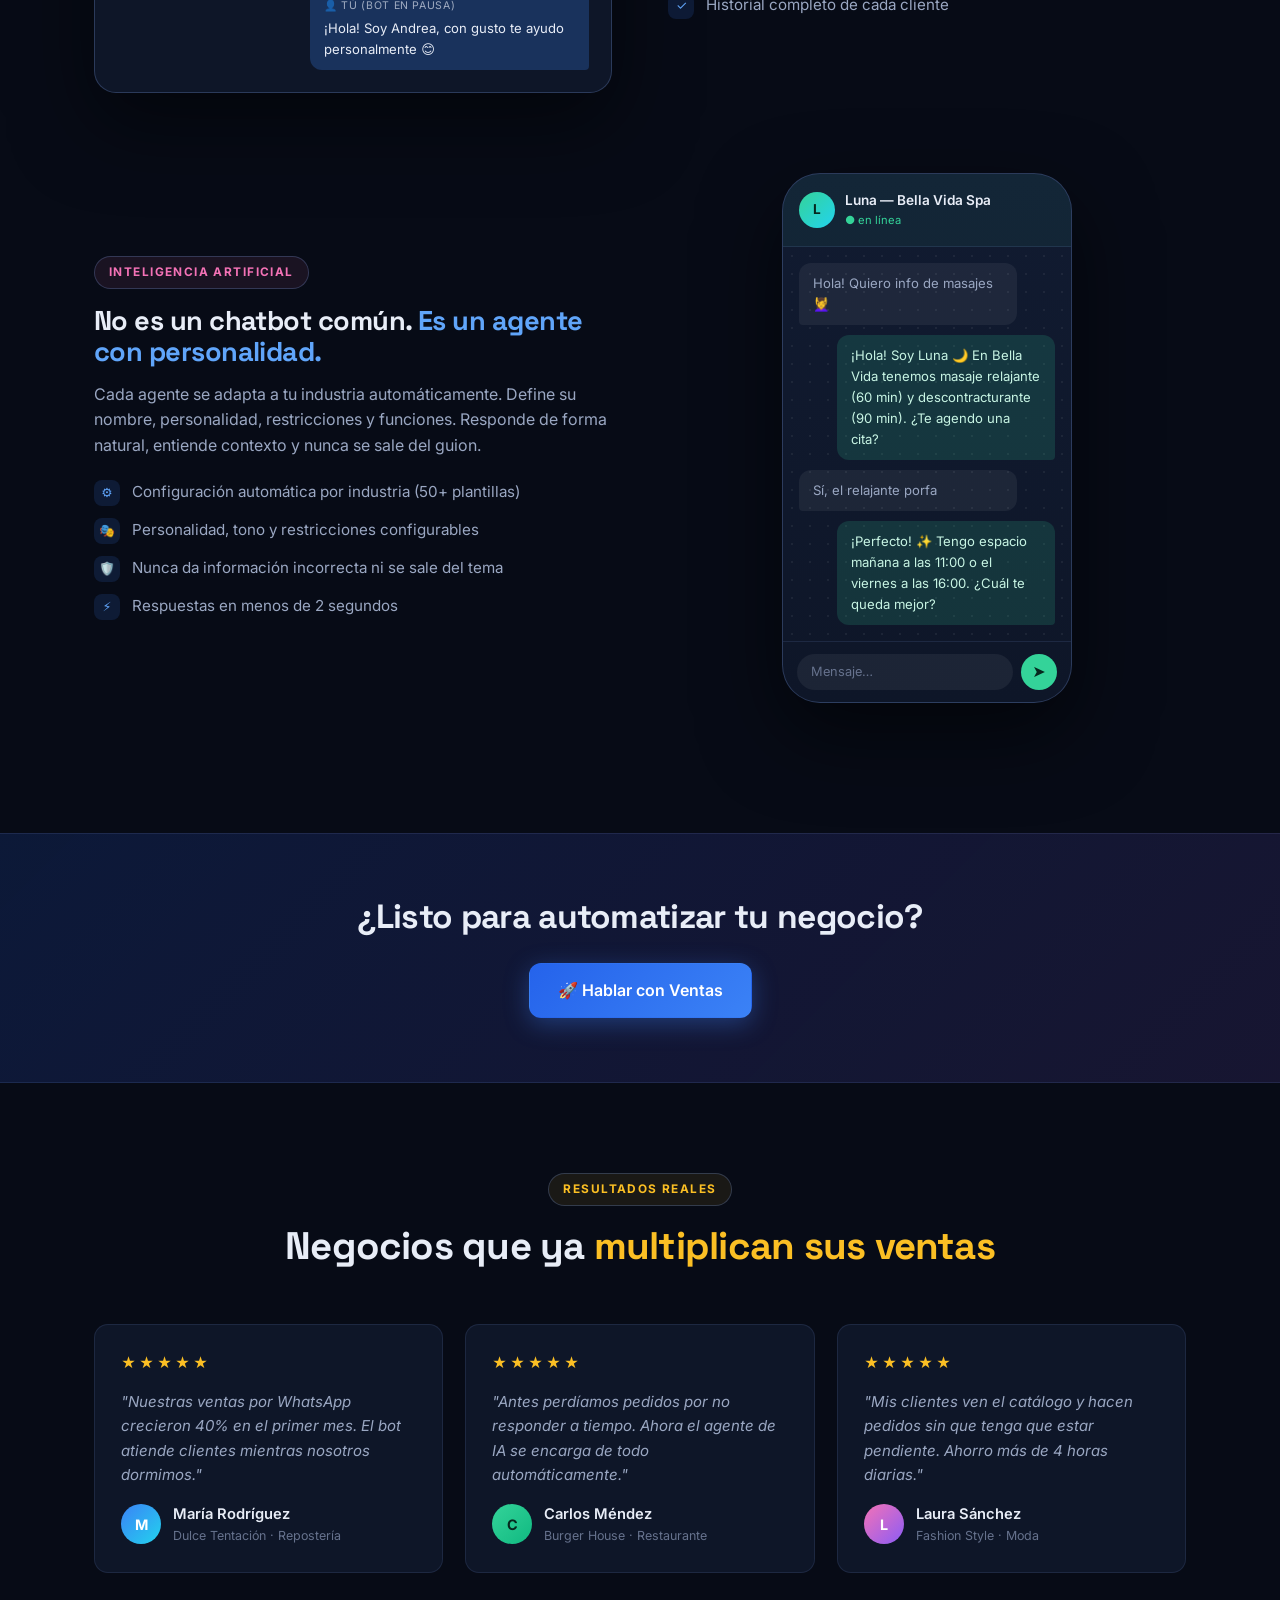
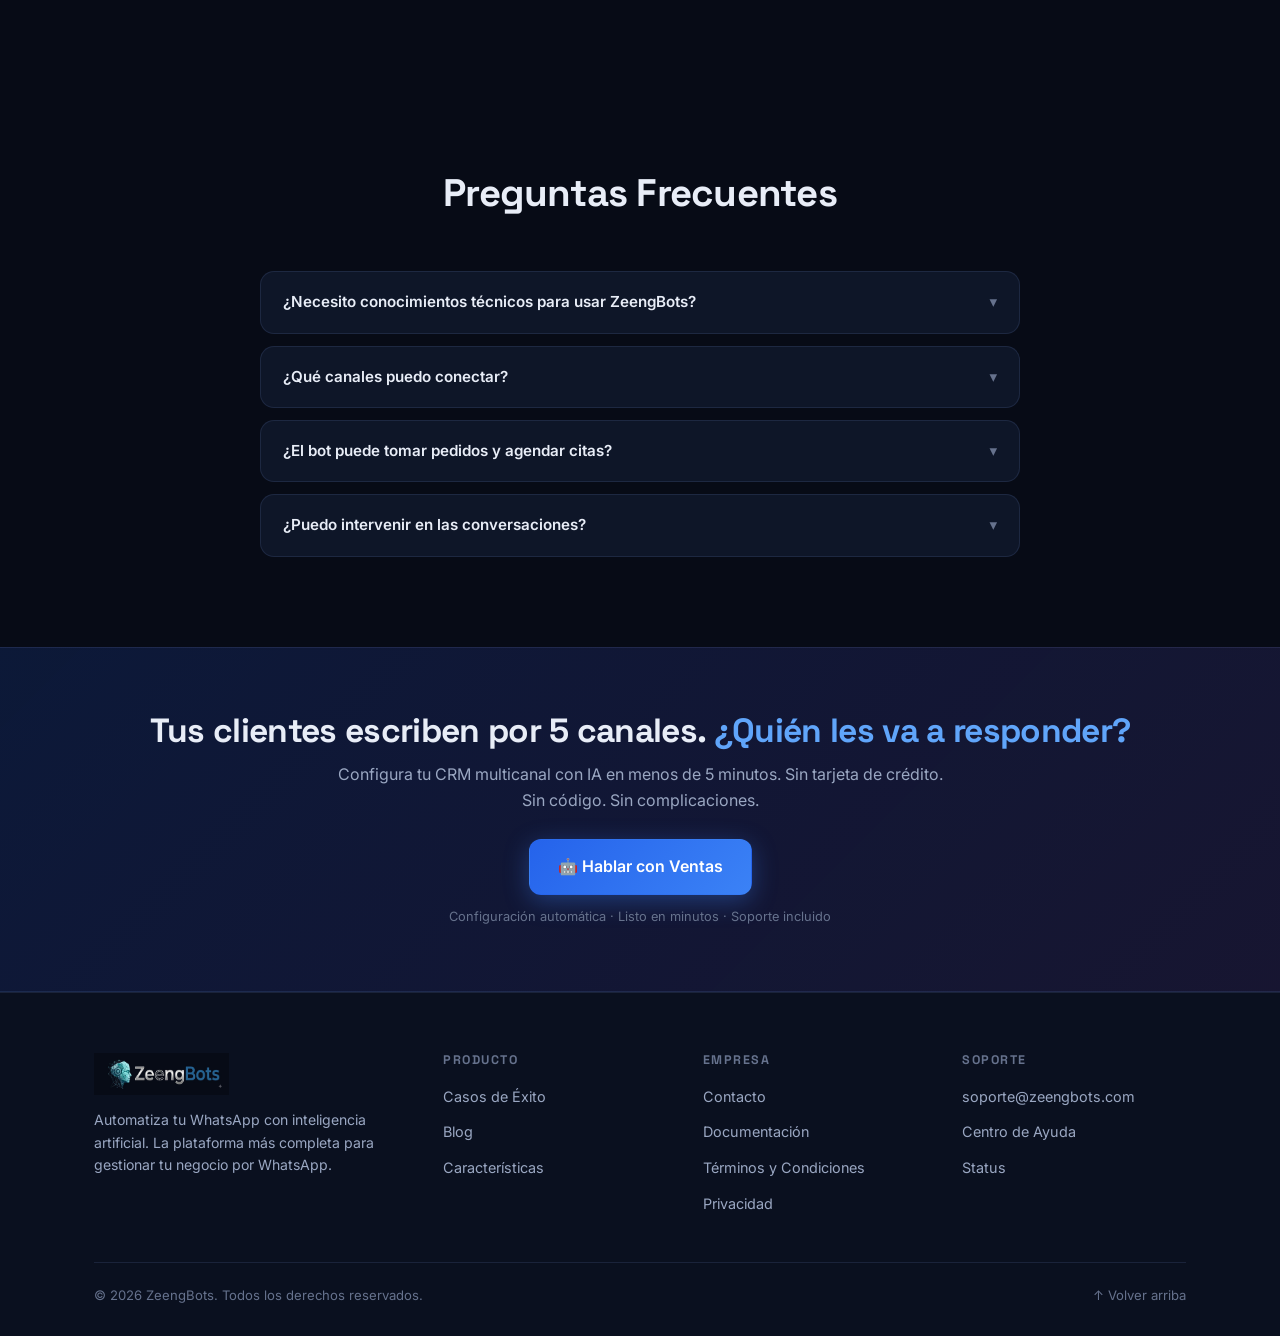
==== commit 07728900: "Update index.html" ====
--- a/site/index.html
+++ b/site/index.html
@@ -18,11 +18,10 @@
       <li><a class="active" href="index.html">Inicio</a></li>
       <li><a href="cases.html">Casos</a></li>
       <li><a href="blog.html">Blog</a></li>
-      <li><a href="docs.html">Docs</a></li>
       <li><a href="contact.html">Contacto</a></li>
     </ul>
     <div class="nav-actions">
-      <a class="btn btn-ghost" href="#">Iniciar Sesión</a>
+      <a class="btn btn-ghost" href="https://app.zeengbot.com/login">Iniciar Sesión</a>
       <a class="btn btn-primary" href="https://wa.me/573103156661?text=Hola%20estoy%20interesado%20en%20mi%20agente">Hablar con Ventas</a>
       <button class="nav-toggle" aria-label="Abrir menú" onclick="document.getElementById('nav').classList.toggle('open')">☰</button>
     </div>
